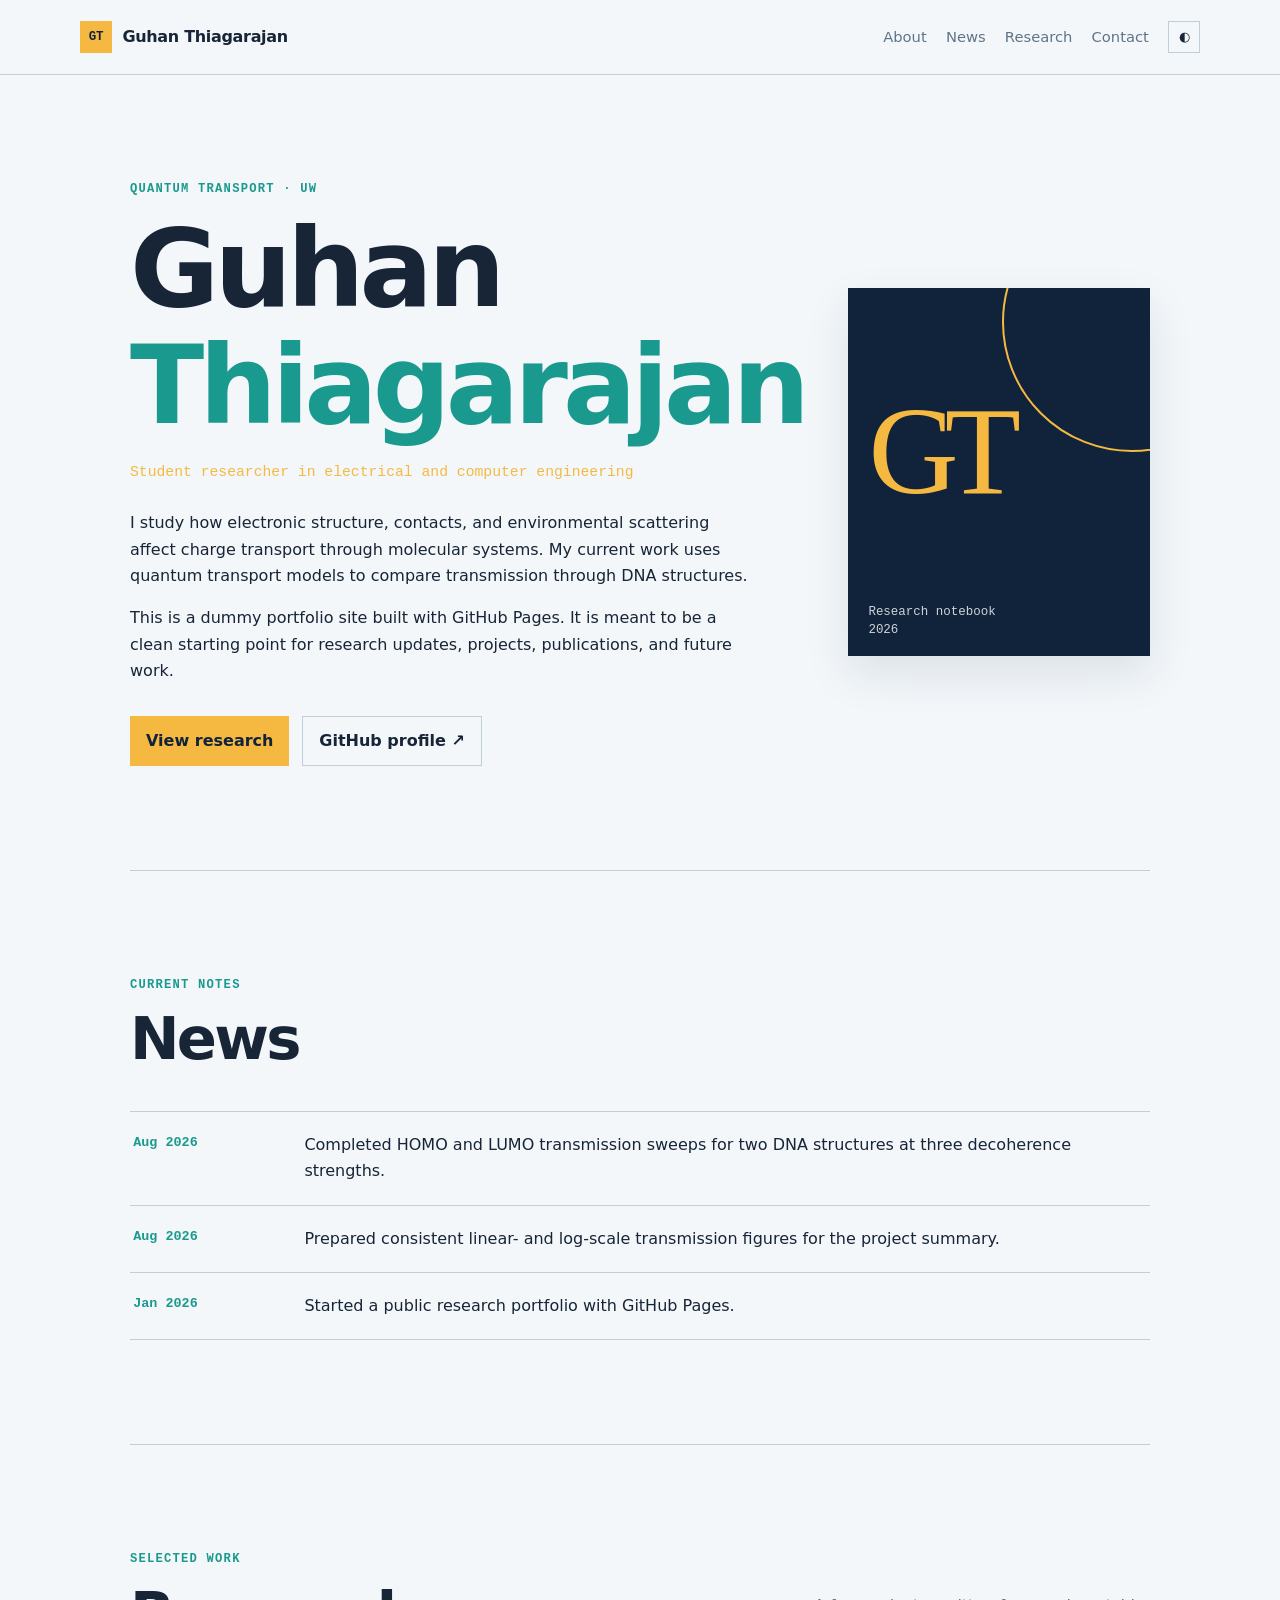
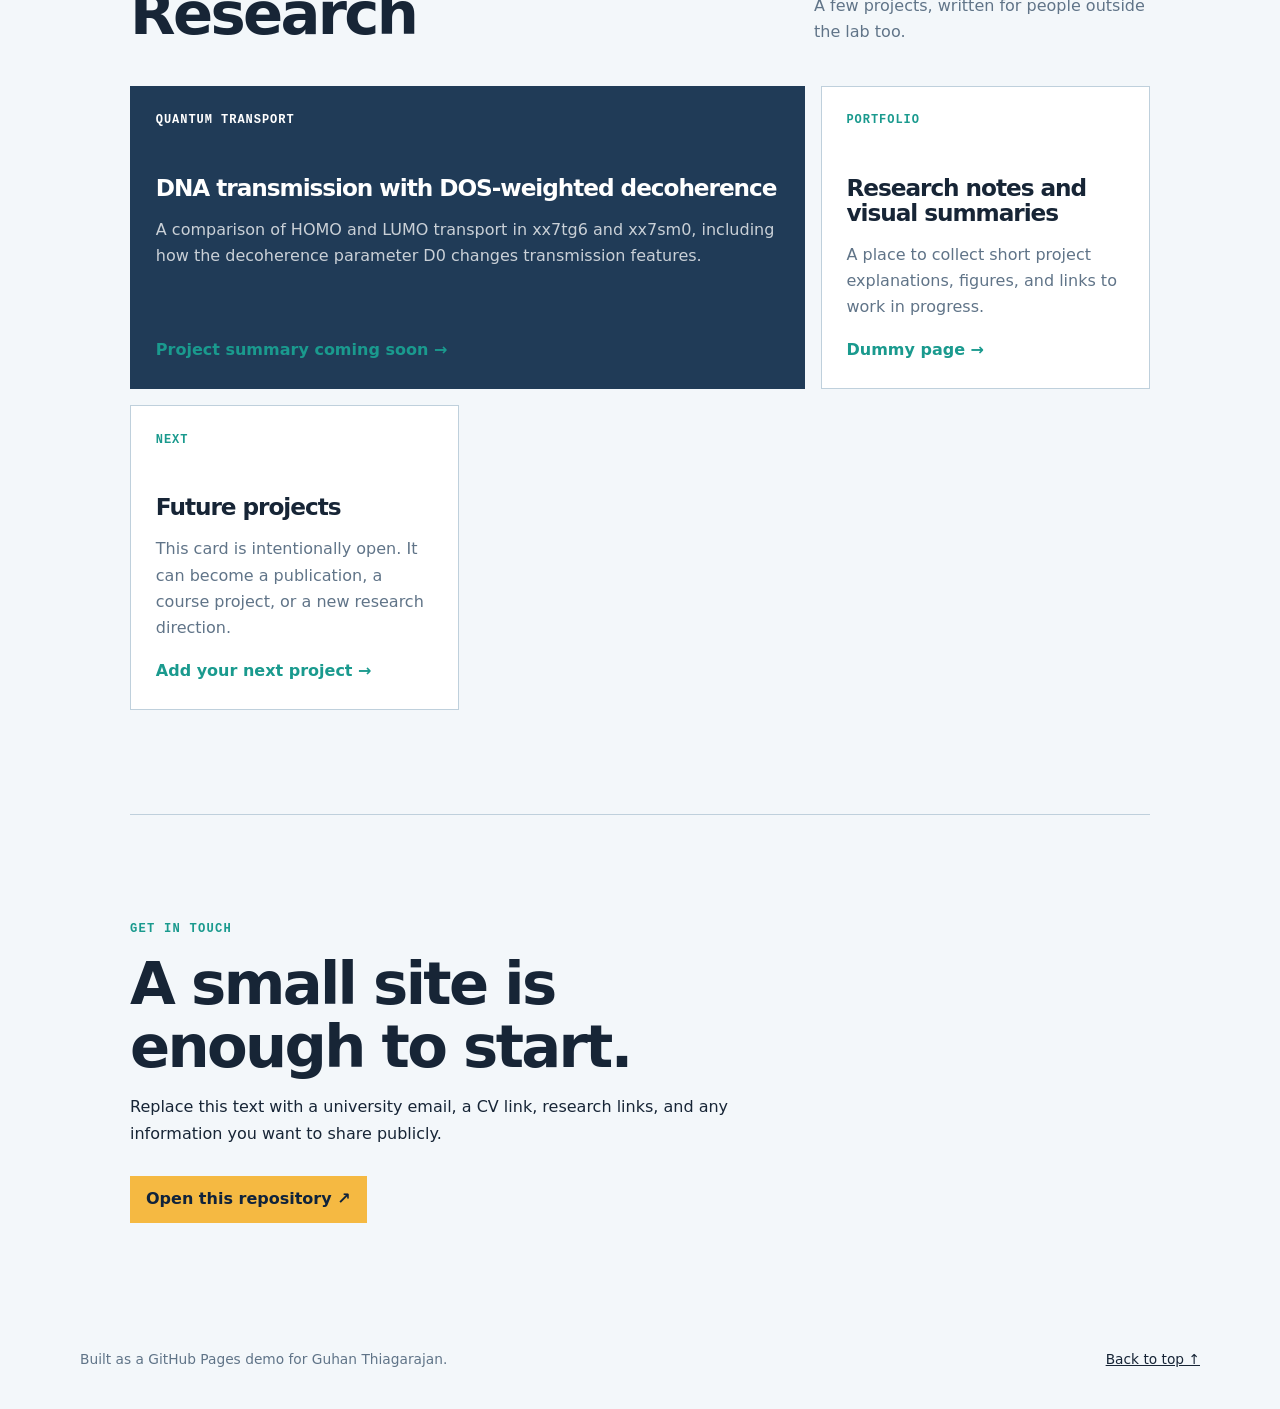
==== index.html @ 30bb04ba "Create portfolio demo" ====
<!doctype html>
<html lang="en">
  <head>
    <meta charset="UTF-8" />
    <meta name="viewport" content="width=device-width, initial-scale=1.0" />
    <meta
      name="description"
      content="A dummy academic portfolio for Guhan Thiagarajan."
    />
    <title>Guhan Thiagarajan | Research portfolio</title>
    <link rel="stylesheet" href="styles.css" />
  </head>
  <body>
    <a class="skip-link" href="#main">Skip to content</a>

    <header class="site-header">
      <nav class="site-nav" aria-label="Primary navigation">
        <a class="wordmark" href="#about" aria-label="Guhan Thiagarajan home">
          <span class="wordmark-mark">GT</span>
          <span>Guhan Thiagarajan</span>
        </a>
        <div class="nav-links">
          <a href="#about">About</a>
          <a href="#news">News</a>
          <a href="#research">Research</a>
          <a href="#contact">Contact</a>
          <button class="theme-toggle" type="button" aria-label="Switch color theme">
            <span aria-hidden="true">◐</span>
          </button>
        </div>
      </nav>
    </header>

    <main id="main">
      <section class="intro section" id="about" aria-labelledby="intro-title">
        <div class="intro-copy">
          <p class="eyebrow">QUANTUM TRANSPORT · UW</p>
          <h1 id="intro-title">Guhan<br /><span>Thiagarajan</span></h1>
          <p class="role">Student researcher in electrical and computer engineering</p>
          <p>
            I study how electronic structure, contacts, and environmental scattering affect
            charge transport through molecular systems. My current work uses quantum
            transport models to compare transmission through DNA structures.
          </p>
          <p>
            This is a dummy portfolio site built with GitHub Pages. It is meant to be a
            clean starting point for research updates, projects, publications, and future
            work.
          </p>
          <div class="intro-actions">
            <a class="button button-primary" href="#research">View research</a>
            <a class="button button-quiet" href="https://github.com/Guhanst9" target="_blank" rel="noreferrer">GitHub profile ↗</a>
          </div>
        </div>

        <aside class="signal-card" aria-label="Decorative Guhan Thiagarajan monogram">
          <div class="signal-grid" aria-hidden="true"></div>
          <div class="monogram">GT</div>
          <p>Research notebook<br />2026</p>
        </aside>
      </section>

      <section class="section news-section" id="news" aria-labelledby="news-title">
        <div class="section-heading">
          <p class="eyebrow">CURRENT NOTES</p>
          <h2 id="news-title">News</h2>
        </div>
        <ol class="news-list">
          <li>
            <time datetime="2026-08">Aug 2026</time>
            <p>Completed HOMO and LUMO transmission sweeps for two DNA structures at three decoherence strengths.</p>
          </li>
          <li>
            <time datetime="2026-08">Aug 2026</time>
            <p>Prepared consistent linear- and log-scale transmission figures for the project summary.</p>
          </li>
          <li>
            <time datetime="2026-01">Jan 2026</time>
            <p>Started a public research portfolio with GitHub Pages.</p>
          </li>
        </ol>
      </section>

      <section class="section research-section" id="research" aria-labelledby="research-title">
        <div class="section-heading split-heading">
          <div>
            <p class="eyebrow">SELECTED WORK</p>
            <h2 id="research-title">Research</h2>
          </div>
          <p class="section-note">A few projects, written for people outside the lab too.</p>
        </div>

        <div class="project-grid">
          <article class="project-card project-card-featured">
            <p class="project-tag">Quantum transport</p>
            <h3>DNA transmission with DOS-weighted decoherence</h3>
            <p>
              A comparison of HOMO and LUMO transport in xx7tg6 and xx7sm0, including how the decoherence parameter D0 changes transmission features.
            </p>
            <a href="#contact">Project summary coming soon <span aria-hidden="true">→</span></a>
          </article>

          <article class="project-card">
            <p class="project-tag">Portfolio</p>
            <h3>Research notes and visual summaries</h3>
            <p>
              A place to collect short project explanations, figures, and links to work in progress.
            </p>
            <a href="#contact">Dummy page <span aria-hidden="true">→</span></a>
          </article>

          <article class="project-card">
            <p class="project-tag">Next</p>
            <h3>Future projects</h3>
            <p>
              This card is intentionally open. It can become a publication, a course project, or a new research direction.
            </p>
            <a href="#contact">Add your next project <span aria-hidden="true">→</span></a>
          </article>
        </div>
      </section>

      <section class="section contact-section" id="contact" aria-labelledby="contact-title">
        <p class="eyebrow">GET IN TOUCH</p>
        <h2 id="contact-title">A small site is enough to start.</h2>
        <p>
          Replace this text with a university email, a CV link, research links, and any information you want to share publicly.
        </p>
        <a class="button button-primary" href="https://github.com/Guhanst9/portfolio" target="_blank" rel="noreferrer">Open this repository ↗</a>
      </section>
    </main>

    <footer class="site-footer">
      <p>Built as a GitHub Pages demo for Guhan Thiagarajan.</p>
      <p><a href="#about">Back to top ↑</a></p>
    </footer>

    <script src="script.js"></script>
  </body>
</html>
---- styles.css ----
:root {
  --ink: #10233b;
  --ink-soft: #203b57;
  --paper: #f3f7fa;
  --paper-deep: #e6edf2;
  --text: #172536;
  --muted: #607488;
  --line: #bfd0dc;
  --sun: #f5b942;
  --mint: #1a9a8e;
  --white: #ffffff;
  --shadow: 0 18px 42px rgb(16 35 59 / 10%);
}

:root[data-theme="dark"] {
  --ink: #081525;
  --ink-soft: #112940;
  --paper: #111b28;
  --paper-deep: #172536;
  --text: #edf4f7;
  --muted: #adc0cf;
  --line: #31495f;
  --sun: #ffca56;
  --mint: #65d3c7;
  --white: #192b3e;
  --shadow: 0 18px 42px rgb(0 0 0 / 18%);
}

* { box-sizing: border-box; }

html { scroll-behavior: smooth; }

body {
  margin: 0;
  color: var(--text);
  background: var(--paper);
  font-family: Inter, ui-sans-serif, system-ui, -apple-system, BlinkMacSystemFont, "Segoe UI", sans-serif;
  font-size: 16px;
  line-height: 1.65;
}

a { color: inherit; }

.skip-link {
  position: fixed;
  z-index: 30;
  top: 1rem;
  left: 1rem;
  padding: .5rem .8rem;
  color: var(--ink);
  background: var(--sun);
  transform: translateY(-180%);
}

.skip-link:focus { transform: translateY(0); }

.site-header {
  border-bottom: 1px solid var(--line);
  background: color-mix(in srgb, var(--paper) 94%, transparent);
  backdrop-filter: blur(12px);
  position: sticky;
  top: 0;
  z-index: 10;
}

.site-nav {
  width: min(1120px, calc(100% - 3rem));
  min-height: 4.6rem;
  margin: 0 auto;
  display: flex;
  align-items: center;
  justify-content: space-between;
  gap: 1rem;
}

.wordmark, .nav-links { display: flex; align-items: center; }
.wordmark { gap: .65rem; font-weight: 730; text-decoration: none; letter-spacing: -.02em; }
.wordmark-mark {
  display: grid;
  width: 2rem;
  height: 2rem;
  place-items: center;
  color: var(--ink);
  background: var(--sun);
  font-family: "SFMono-Regular", Consolas, monospace;
  font-size: .78rem;
  font-weight: 800;
}

.nav-links { gap: 1.2rem; }
.nav-links a { color: var(--muted); font-size: .92rem; text-decoration: none; }
.nav-links a:hover, .nav-links a:focus-visible { color: var(--mint); }

.theme-toggle {
  width: 2rem;
  height: 2rem;
  padding: 0;
  border: 1px solid var(--line);
  color: var(--text);
  background: transparent;
  cursor: pointer;
}

.section { width: min(1020px, calc(100% - 3rem)); margin: 0 auto; padding: 6.5rem 0; }

.intro { display: grid; grid-template-columns: minmax(0, 1.35fr) minmax(250px, .65fr); gap: clamp(2rem, 7vw, 7rem); align-items: center; min-height: 41rem; }
.eyebrow { margin: 0 0 .8rem; color: var(--mint); font-family: "SFMono-Regular", Consolas, monospace; font-size: .76rem; font-weight: 800; letter-spacing: .1em; }
h1, h2, h3 { margin: 0; color: var(--text); font-weight: 720; line-height: 1.07; letter-spacing: -.045em; }
h1 { max-width: 8ch; font-size: clamp(3.8rem, 9vw, 6.8rem); }
h1 span { color: var(--mint); }
h2 { font-size: clamp(2.2rem, 5vw, 3.7rem); }
h3 { font-size: 1.45rem; }
.role { margin: 1rem 0 1.6rem; color: var(--sun); font-family: "SFMono-Regular", Consolas, monospace; font-size: .92rem; }
.intro-copy > p:not(.eyebrow):not(.role) { max-width: 41rem; }

.intro-actions { display: flex; flex-wrap: wrap; gap: .8rem; margin-top: 2rem; }
.button { display: inline-flex; align-items: center; justify-content: center; min-height: 2.75rem; padding: .65rem 1rem; font-weight: 700; text-decoration: none; }
.button-primary { color: var(--ink); background: var(--sun); }
.button-primary:hover, .button-primary:focus-visible { background: var(--mint); }
.button-quiet { border: 1px solid var(--line); color: var(--text); }
.button-quiet:hover, .button-quiet:focus-visible { border-color: var(--mint); color: var(--mint); }

.signal-card { position: relative; min-height: 23rem; overflow: hidden; padding: 1.3rem; color: var(--white); background: var(--ink); box-shadow: var(--shadow); }
.signal-grid { position: absolute; inset: 0; opacity: .7; background-image: linear-gradient(90deg, transparent 49%, rgb(255 255 255 / 12%) 50%, transparent 51%), linear-gradient(0deg, transparent 49%, rgb(255 255 255 / 12%) 50%, transparent 51%); background-size: 2rem 2rem; }
.signal-card::after { content: ""; position: absolute; width: 16rem; height: 16rem; border: 2px solid var(--sun); border-radius: 50%; right: -7rem; top: -6rem; }
.monogram { position: relative; z-index: 1; padding-top: 5.8rem; color: var(--sun); font-family: Georgia, "Times New Roman", serif; font-size: clamp(5rem, 12vw, 7.8rem); letter-spacing: -.11em; line-height: .8; }
.signal-card p { position: absolute; z-index: 1; bottom: 1rem; margin: 0; color: rgb(255 255 255 / 80%); font-family: "SFMono-Regular", Consolas, monospace; font-size: .78rem; line-height: 1.5; }

.news-section { border-top: 1px solid var(--line); }
.section-heading { margin-bottom: 2.5rem; }
.news-list { margin: 0; padding: 0; list-style: none; border-top: 1px solid var(--line); }
.news-list li { display: grid; grid-template-columns: 9.5rem 1fr; gap: 1.2rem; padding: 1.25rem .2rem; border-bottom: 1px solid var(--line); }
.news-list time { color: var(--mint); font-family: "SFMono-Regular", Consolas, monospace; font-size: .84rem; font-weight: 700; }
.news-list p { margin: 0; }

.research-section { border-top: 1px solid var(--line); }
.split-heading { display: flex; align-items: end; justify-content: space-between; gap: 2rem; }
.section-note { max-width: 21rem; margin: 0; color: var(--muted); }
.project-grid { display: grid; grid-template-columns: repeat(3, 1fr); gap: 1rem; }
.project-card { display: flex; flex-direction: column; min-height: 18rem; padding: 1.55rem; border: 1px solid var(--line); background: var(--white); }
.project-card-featured { grid-column: span 2; background: var(--ink-soft); color: var(--white); border-color: var(--ink-soft); }
.project-card-featured h3, .project-card-featured .project-tag { color: var(--white); }
.project-tag { margin: 0 0 2.8rem; color: var(--mint); font-family: "SFMono-Regular", Consolas, monospace; font-size: .75rem; font-weight: 800; letter-spacing: .08em; text-transform: uppercase; }
.project-card p:not(.project-tag) { color: var(--muted); }
.project-card-featured p:not(.project-tag) { color: rgb(255 255 255 / 76%); }
.project-card a { margin-top: auto; color: var(--mint); font-weight: 760; text-decoration: none; }
.project-card a:hover, .project-card a:focus-visible { color: var(--sun); }

.contact-section { border-top: 1px solid var(--line); }
.contact-section h2 { max-width: 15ch; margin-bottom: 1rem; }
.contact-section > p:not(.eyebrow) { max-width: 43rem; margin-bottom: 1.8rem; }

.site-footer { width: min(1120px, calc(100% - 3rem)); margin: 0 auto; padding: 1.3rem 0 2.4rem; display: flex; justify-content: space-between; gap: 1rem; color: var(--muted); font-size: .86rem; }
.site-footer p { margin: 0; }
.site-footer a { color: var(--text); }

a:focus-visible, button:focus-visible { outline: 3px solid var(--sun); outline-offset: 3px; }

@media (max-width: 760px) {
  .site-nav { width: min(100% - 2rem, 1120px); }
  .wordmark span:last-child { display: none; }
  .nav-links { gap: .8rem; }
  .nav-links a { font-size: .82rem; }
  .section { width: min(100% - 2rem, 1020px); padding: 4.3rem 0; }
  .intro { grid-template-columns: 1fr; min-height: auto; }
  .signal-card { min-height: 15rem; }
  .monogram { padding-top: 3.5rem; }
  .news-list li { grid-template-columns: 1fr; gap: .25rem; }
  .split-heading, .site-footer { align-items: flex-start; flex-direction: column; }
  .project-grid { grid-template-columns: 1fr; }
  .project-card-featured { grid-column: auto; }
}

@media (prefers-reduced-motion: reduce) {
  html { scroll-behavior: auto; }
}
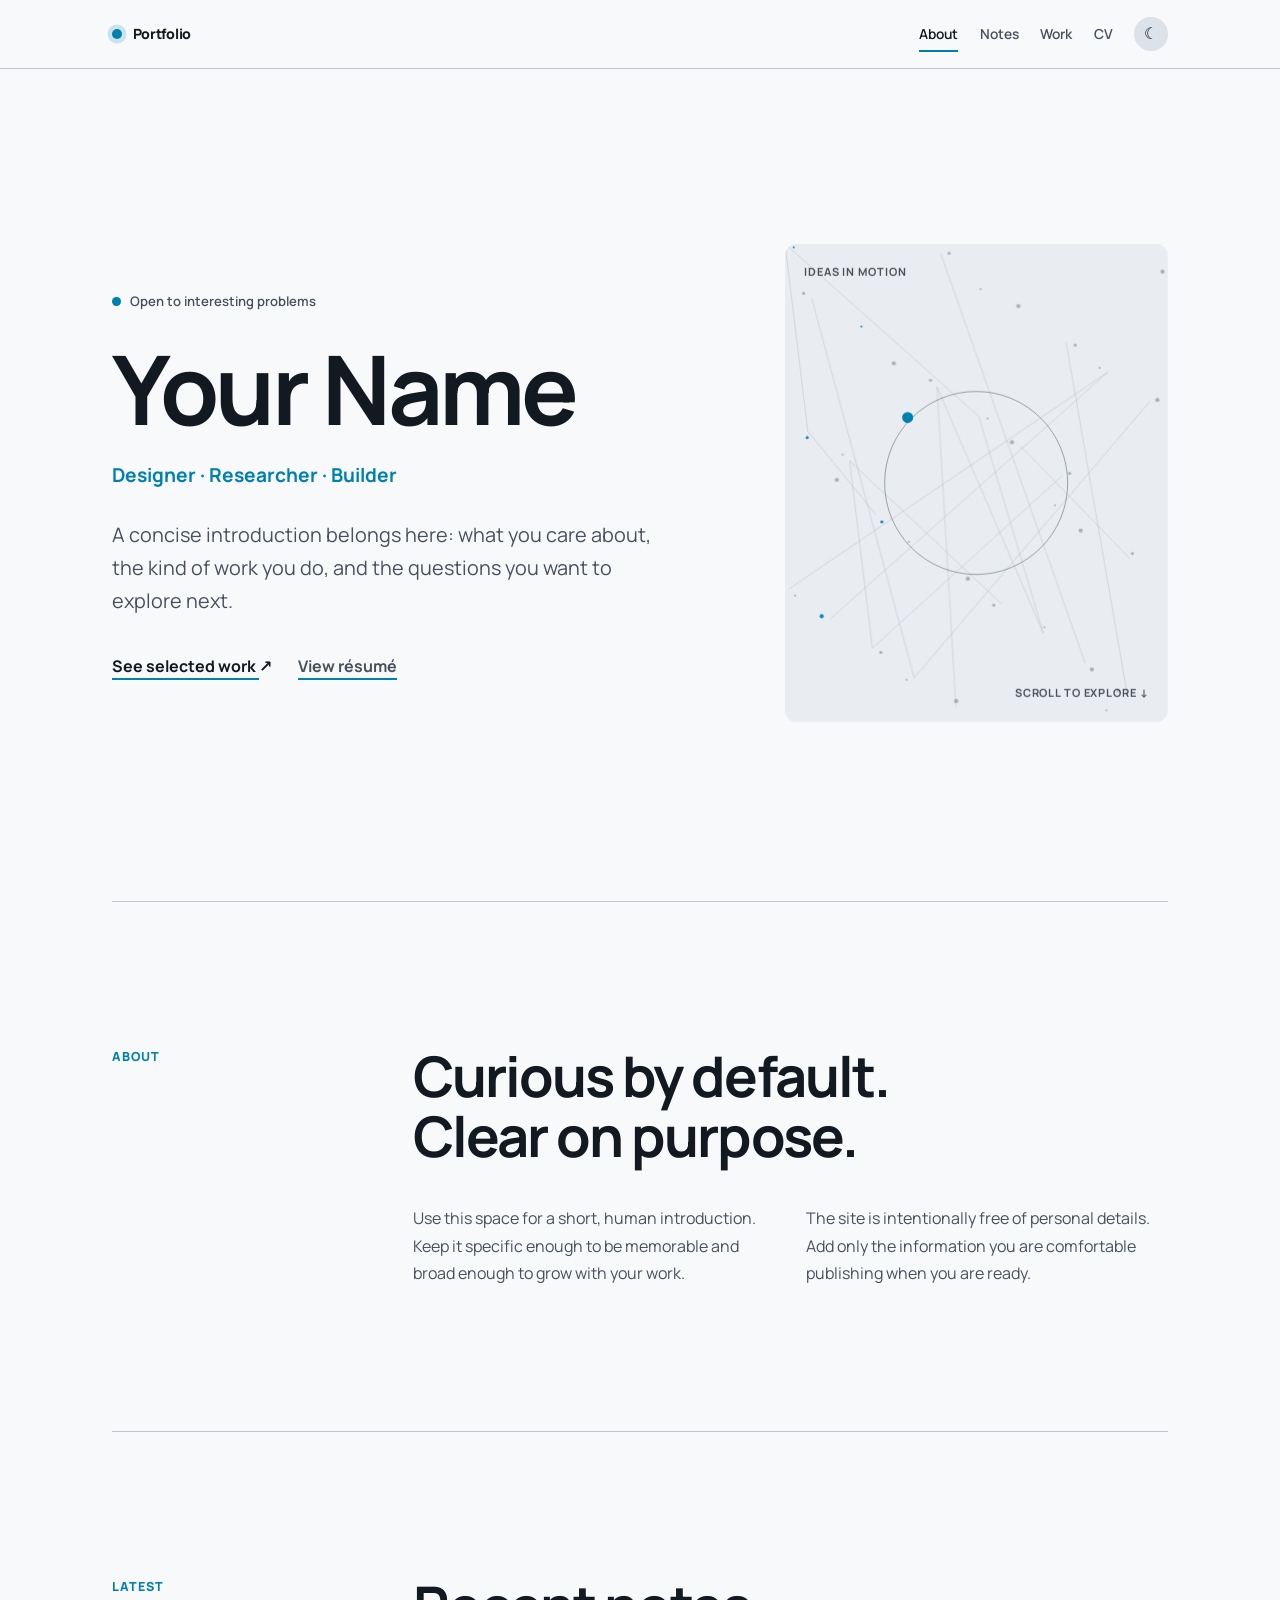
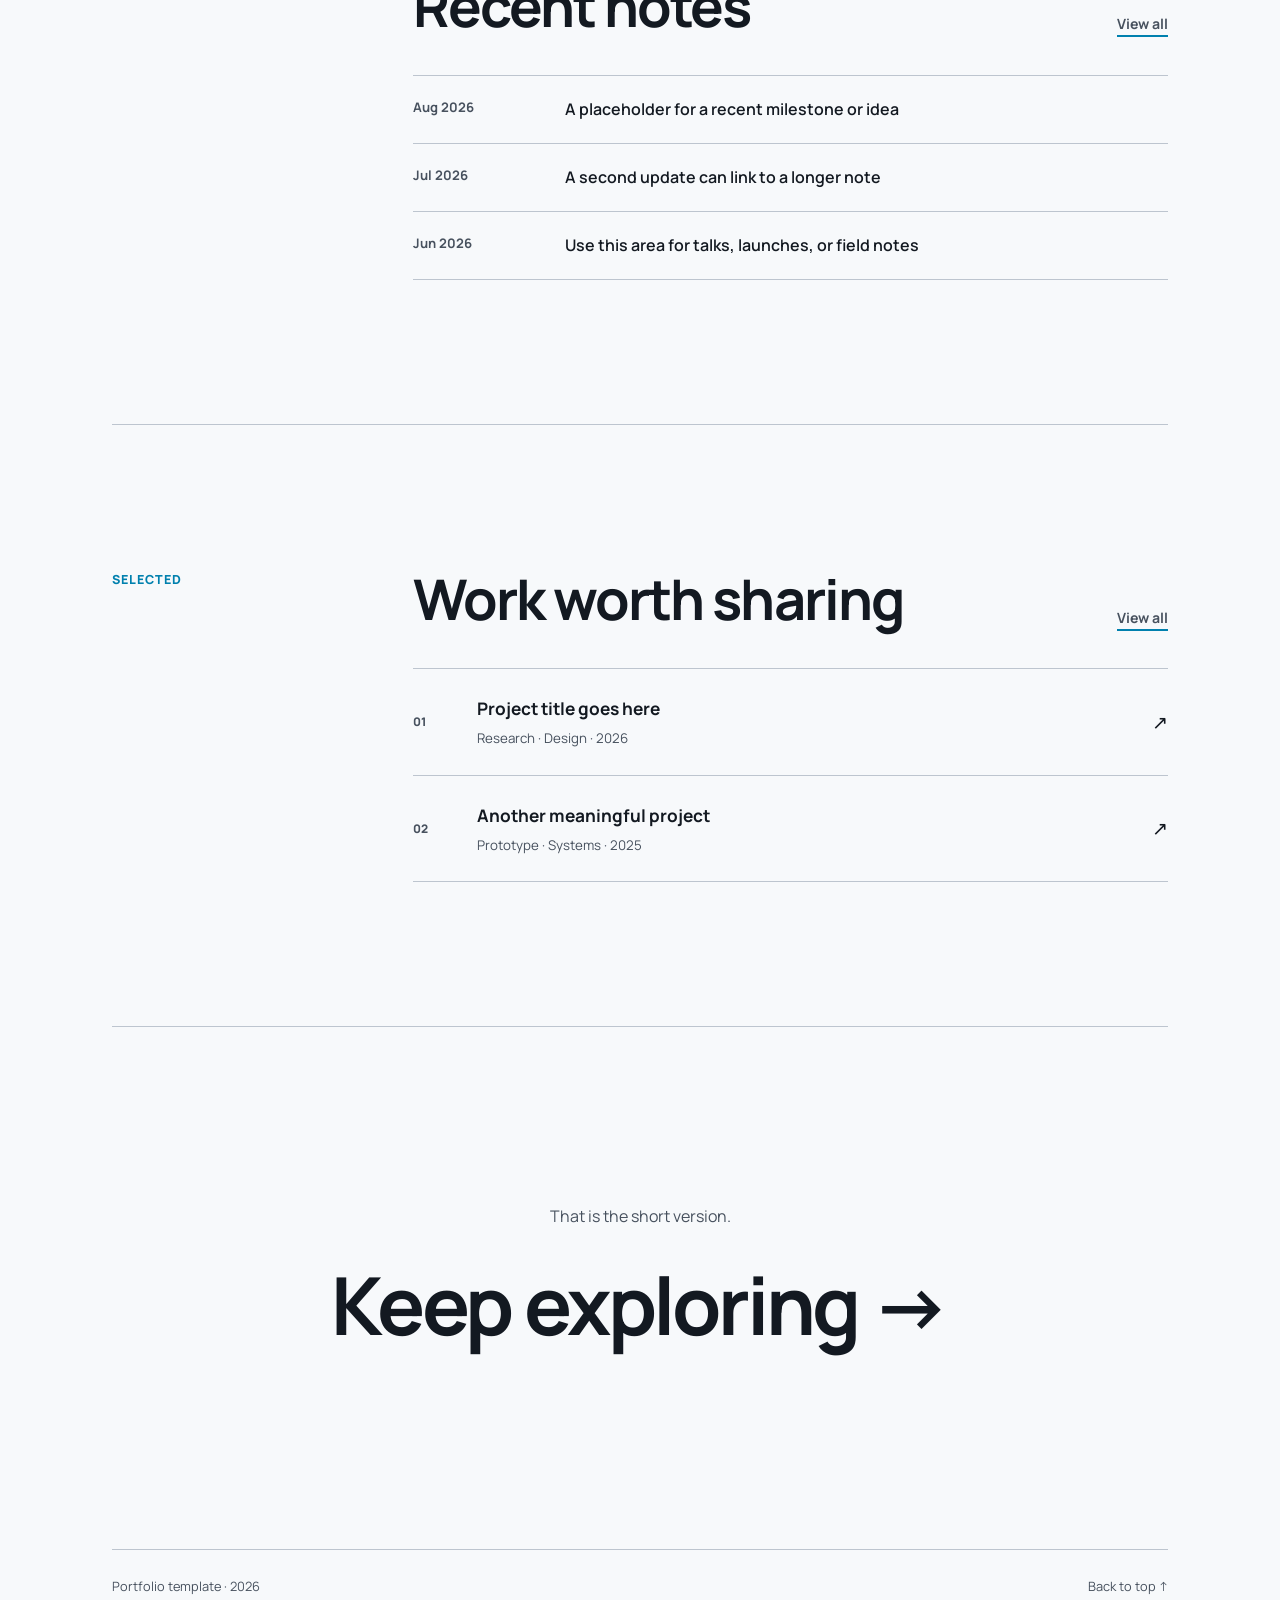
==== commit 9c5eb323: "next change" ====
--- a/index.html
+++ b/index.html
@@ -3,136 +3,132 @@
   <head>
     <meta charset="UTF-8" />
     <meta name="viewport" content="width=device-width, initial-scale=1.0" />
-    <meta
-      name="description"
-      content="A dummy academic portfolio for Guhan Thiagarajan."
-    />
-    <title>Guhan Thiagarajan | Research portfolio</title>
+    <meta name="description" content="A privacy-safe portfolio template for work, notes, and a résumé." />
+    <meta name="theme-color" content="#121212" />
+    <title>Portfolio — About</title>
+    <link rel="preconnect" href="https://fonts.googleapis.com" />
+    <link rel="preconnect" href="https://fonts.gstatic.com" crossorigin />
+    <link href="https://fonts.googleapis.com/css2?family=Manrope:wght@400;500;600;700;800&display=swap" rel="stylesheet" />
     <link rel="stylesheet" href="styles.css" />
   </head>
-  <body>
+  <body data-page="about">
     <a class="skip-link" href="#main">Skip to content</a>
 
     <header class="site-header">
       <nav class="site-nav" aria-label="Primary navigation">
-        <a class="wordmark" href="#about" aria-label="Guhan Thiagarajan home">
-          <span class="wordmark-mark">GT</span>
-          <span>Guhan Thiagarajan</span>
+        <a class="site-mark" href="index.html" aria-label="Portfolio home">
+          <span class="mark-dot" aria-hidden="true"></span>
+          <span>Portfolio</span>
         </a>
         <div class="nav-links">
-          <a href="#about">About</a>
-          <a href="#news">News</a>
-          <a href="#research">Research</a>
-          <a href="#contact">Contact</a>
-          <button class="theme-toggle" type="button" aria-label="Switch color theme">
-            <span aria-hidden="true">◐</span>
+          <a href="index.html" aria-current="page">About</a>
+          <a href="notes.html">Notes</a>
+          <a href="work.html">Work</a>
+          <a href="cv.html">CV</a>
+          <button class="theme-toggle" type="button" aria-label="Switch to light theme">
+            <span class="theme-icon" aria-hidden="true">☼</span>
           </button>
         </div>
       </nav>
+      <div class="scroll-progress" aria-hidden="true"><span></span></div>
     </header>
 
     <main id="main">
-      <section class="intro section" id="about" aria-labelledby="intro-title">
-        <div class="intro-copy">
-          <p class="eyebrow">QUANTUM TRANSPORT · UW</p>
-          <h1 id="intro-title">Guhan<br /><span>Thiagarajan</span></h1>
-          <p class="role">Student researcher in electrical and computer engineering</p>
-          <p>
-            I study how electronic structure, contacts, and environmental scattering affect
-            charge transport through molecular systems. My current work uses quantum
-            transport models to compare transmission through DNA structures.
+      <section class="hero page-shell" aria-labelledby="hero-title">
+        <div class="hero-copy" data-reveal="rise">
+          <p class="status"><span></span> Open to interesting problems</p>
+          <h1 id="hero-title">Your Name</h1>
+          <p class="hero-role">Designer · Researcher · Builder</p>
+          <p class="hero-lede">
+            A concise introduction belongs here: what you care about, the kind of work you do,
+            and the questions you want to explore next.
           </p>
-          <p>
-            This is a dummy portfolio site built with GitHub Pages. It is meant to be a
-            clean starting point for research updates, projects, publications, and future
-            work.
-          </p>
-          <div class="intro-actions">
-            <a class="button button-primary" href="#research">View research</a>
-            <a class="button button-quiet" href="https://github.com/Guhanst9" target="_blank" rel="noreferrer">GitHub profile ↗</a>
+          <div class="hero-actions">
+            <a class="text-link" href="work.html">See selected work <span aria-hidden="true">↗</span></a>
+            <a class="text-link muted-link" href="cv.html">View résumé</a>
           </div>
         </div>
 
-        <aside class="signal-card" aria-label="Decorative Guhan Thiagarajan monogram">
-          <div class="signal-grid" aria-hidden="true"></div>
-          <div class="monogram">GT</div>
-          <p>Research notebook<br />2026</p>
-        </aside>
-      </section>
-
-      <section class="section news-section" id="news" aria-labelledby="news-title">
-        <div class="section-heading">
-          <p class="eyebrow">CURRENT NOTES</p>
-          <h2 id="news-title">News</h2>
-        </div>
-        <ol class="news-list">
-          <li>
-            <time datetime="2026-08">Aug 2026</time>
-            <p>Completed HOMO and LUMO transmission sweeps for two DNA structures at three decoherence strengths.</p>
-          </li>
-          <li>
-            <time datetime="2026-08">Aug 2026</time>
-            <p>Prepared consistent linear- and log-scale transmission figures for the project summary.</p>
-          </li>
-          <li>
-            <time datetime="2026-01">Jan 2026</time>
-            <p>Started a public research portfolio with GitHub Pages.</p>
-          </li>
-        </ol>
-      </section>
-
-      <section class="section research-section" id="research" aria-labelledby="research-title">
-        <div class="section-heading split-heading">
-          <div>
-            <p class="eyebrow">SELECTED WORK</p>
-            <h2 id="research-title">Research</h2>
-          </div>
-          <p class="section-note">A few projects, written for people outside the lab too.</p>
-        </div>
-
-        <div class="project-grid">
-          <article class="project-card project-card-featured">
-            <p class="project-tag">Quantum transport</p>
-            <h3>DNA transmission with DOS-weighted decoherence</h3>
-            <p>
-              A comparison of HOMO and LUMO transport in xx7tg6 and xx7sm0, including how the decoherence parameter D0 changes transmission features.
-            </p>
-            <a href="#contact">Project summary coming soon <span aria-hidden="true">→</span></a>
-          </article>
-
-          <article class="project-card">
-            <p class="project-tag">Portfolio</p>
-            <h3>Research notes and visual summaries</h3>
-            <p>
-              A place to collect short project explanations, figures, and links to work in progress.
-            </p>
-            <a href="#contact">Dummy page <span aria-hidden="true">→</span></a>
-          </article>
-
-          <article class="project-card">
-            <p class="project-tag">Next</p>
-            <h3>Future projects</h3>
-            <p>
-              This card is intentionally open. It can become a publication, a course project, or a new research direction.
-            </p>
-            <a href="#contact">Add your next project <span aria-hidden="true">→</span></a>
-          </article>
+        <div class="hero-art" data-parallax aria-label="Abstract animated portfolio artwork">
+          <canvas id="field-canvas" aria-hidden="true"></canvas>
+          <div class="art-label art-label-top">Ideas in motion</div>
+          <div class="art-orbit" aria-hidden="true"></div>
+          <div class="art-label art-label-bottom">Scroll to explore ↓</div>
         </div>
       </section>
 
-      <section class="section contact-section" id="contact" aria-labelledby="contact-title">
-        <p class="eyebrow">GET IN TOUCH</p>
-        <h2 id="contact-title">A small site is enough to start.</h2>
-        <p>
-          Replace this text with a university email, a CV link, research links, and any information you want to share publicly.
-        </p>
-        <a class="button button-primary" href="https://github.com/Guhanst9/portfolio" target="_blank" rel="noreferrer">Open this repository ↗</a>
+      <section class="content-section page-shell" aria-labelledby="about-title">
+        <div class="section-index" data-reveal="clip">About</div>
+        <div class="section-content" data-reveal="rise">
+          <h2 id="about-title">Curious by default.<br />Clear on purpose.</h2>
+          <div class="prose-columns">
+            <p>
+              Use this space for a short, human introduction. Keep it specific enough to be
+              memorable and broad enough to grow with your work.
+            </p>
+            <p>
+              The site is intentionally free of personal details. Add only the information you
+              are comfortable publishing when you are ready.
+            </p>
+          </div>
+        </div>
+      </section>
+
+      <section class="content-section page-shell" aria-labelledby="latest-title">
+        <div class="section-index" data-reveal="clip">Latest</div>
+        <div class="section-content">
+          <div class="section-heading-row" data-reveal="rise">
+            <h2 id="latest-title">Recent notes</h2>
+            <a class="quiet-link" href="notes.html">View all</a>
+          </div>
+          <ol class="entry-list">
+            <li data-reveal="line">
+              <time datetime="2026-08">Aug 2026</time>
+              <a href="notes.html#note-one">A placeholder for a recent milestone or idea</a>
+            </li>
+            <li data-reveal="line">
+              <time datetime="2026-07">Jul 2026</time>
+              <a href="notes.html#note-two">A second update can link to a longer note</a>
+            </li>
+            <li data-reveal="line">
+              <time datetime="2026-06">Jun 2026</time>
+              <a href="notes.html#note-three">Use this area for talks, launches, or field notes</a>
+            </li>
+          </ol>
+        </div>
+      </section>
+
+      <section class="content-section page-shell" aria-labelledby="selected-title">
+        <div class="section-index" data-reveal="clip">Selected</div>
+        <div class="section-content">
+          <div class="section-heading-row" data-reveal="rise">
+            <h2 id="selected-title">Work worth sharing</h2>
+            <a class="quiet-link" href="work.html">View all</a>
+          </div>
+          <div class="work-preview">
+            <a class="work-row" href="work.html#project-one" data-reveal="line">
+              <span class="work-number">01</span>
+              <span><strong>Project title goes here</strong><small>Research · Design · 2026</small></span>
+              <span class="work-arrow" aria-hidden="true">↗</span>
+            </a>
+            <a class="work-row" href="work.html#project-two" data-reveal="line">
+              <span class="work-number">02</span>
+              <span><strong>Another meaningful project</strong><small>Prototype · Systems · 2025</small></span>
+              <span class="work-arrow" aria-hidden="true">↗</span>
+            </a>
+          </div>
+        </div>
+      </section>
+
+      <section class="closing page-shell" data-reveal="rise">
+        <p>That is the short version.</p>
+        <a href="work.html">Keep exploring <span aria-hidden="true">→</span></a>
       </section>
     </main>
 
-    <footer class="site-footer">
-      <p>Built as a GitHub Pages demo for Guhan Thiagarajan.</p>
-      <p><a href="#about">Back to top ↑</a></p>
+    <footer class="site-footer page-shell">
+      <p>Portfolio template · 2026</p>
+      <a href="#main">Back to top ↑</a>
     </footer>
 
     <script src="script.js"></script>
--- a/styles.css
+++ b/styles.css
@@ -1,176 +1,622 @@
 :root {
-  --ink: #10233b;
-  --ink-soft: #203b57;
-  --paper: #f3f7fa;
-  --paper-deep: #e6edf2;
-  --text: #172536;
-  --muted: #607488;
-  --line: #bfd0dc;
-  --sun: #f5b942;
-  --mint: #1a9a8e;
-  --white: #ffffff;
-  --shadow: 0 18px 42px rgb(16 35 59 / 10%);
-}
-
-:root[data-theme="dark"] {
-  --ink: #081525;
-  --ink-soft: #112940;
-  --paper: #111b28;
-  --paper-deep: #172536;
-  --text: #edf4f7;
-  --muted: #adc0cf;
-  --line: #31495f;
-  --sun: #ffca56;
-  --mint: #65d3c7;
-  --white: #192b3e;
-  --shadow: 0 18px 42px rgb(0 0 0 / 18%);
+  color-scheme: dark;
+  --bg: oklch(0.16 0.01 255);
+  --surface: oklch(0.205 0.012 255);
+  --surface-strong: oklch(0.245 0.016 255);
+  --text: oklch(0.95 0.012 86);
+  --text-soft: oklch(0.75 0.018 255);
+  --line: oklch(0.34 0.018 255);
+  --accent: oklch(0.73 0.16 220);
+  --accent-ink: oklch(0.13 0.025 235);
+  --header-bg: oklch(0.16 0.01 255 / 88%);
+  --page: 66rem;
+  --ease: cubic-bezier(0.16, 1, 0.3, 1);
+  --z-header: 20;
+  --z-skip: 30;
+}
+
+:root[data-theme="light"] {
+  color-scheme: light;
+  --bg: oklch(0.98 0.004 255);
+  --surface: oklch(0.945 0.008 255);
+  --surface-strong: oklch(0.91 0.012 255);
+  --text: oklch(0.21 0.018 255);
+  --text-soft: oklch(0.43 0.025 255);
+  --line: oklch(0.82 0.016 255);
+  --accent: oklch(0.54 0.16 220);
+  --accent-ink: oklch(0.98 0.01 220);
+  --header-bg: oklch(0.98 0.004 255 / 88%);
 }
 
 * { box-sizing: border-box; }
 
-html { scroll-behavior: smooth; }
+html {
+  scroll-behavior: smooth;
+  background: var(--bg);
+}
 
 body {
+  min-width: 20rem;
   margin: 0;
   color: var(--text);
-  background: var(--paper);
-  font-family: Inter, ui-sans-serif, system-ui, -apple-system, BlinkMacSystemFont, "Segoe UI", sans-serif;
-  font-size: 16px;
-  line-height: 1.65;
+  background: var(--bg);
+  font-family: "Manrope", ui-sans-serif, system-ui, sans-serif;
+  font-size: 1rem;
+  line-height: 1.7;
+  font-synthesis: none;
+  text-rendering: optimizeLegibility;
+  -webkit-font-smoothing: antialiased;
 }
 
 a { color: inherit; }
+button, input, textarea { font: inherit; }
+
+::selection {
+  color: var(--accent-ink);
+  background: var(--accent);
+}
 
 .skip-link {
   position: fixed;
-  z-index: 30;
-  top: 1rem;
-  left: 1rem;
-  padding: .5rem .8rem;
-  color: var(--ink);
-  background: var(--sun);
+  z-index: var(--z-skip);
+  top: 0.75rem;
+  left: 0.75rem;
+  padding: 0.55rem 0.85rem;
+  color: var(--accent-ink);
+  background: var(--accent);
+  font-weight: 800;
+  text-decoration: none;
   transform: translateY(-180%);
+  transition: transform 220ms var(--ease);
 }
 
 .skip-link:focus { transform: translateY(0); }
 
+.page-shell {
+  width: min(var(--page), calc(100% - 3rem));
+  margin-inline: auto;
+}
+
 .site-header {
+  position: sticky;
+  z-index: var(--z-header);
+  top: 0;
   border-bottom: 1px solid var(--line);
-  background: color-mix(in srgb, var(--paper) 94%, transparent);
-  backdrop-filter: blur(12px);
-  position: sticky;
-  top: 0;
-  z-index: 10;
+  background: var(--header-bg);
+  backdrop-filter: blur(14px) saturate(130%);
+  view-transition-name: site-header;
 }
 
 .site-nav {
-  width: min(1120px, calc(100% - 3rem));
-  min-height: 4.6rem;
-  margin: 0 auto;
+  width: min(var(--page), calc(100% - 3rem));
+  min-height: 4.25rem;
+  margin-inline: auto;
   display: flex;
   align-items: center;
   justify-content: space-between;
+  gap: 1.25rem;
+}
+
+.site-mark,
+.nav-links {
+  display: flex;
+  align-items: center;
+}
+
+.site-mark {
+  gap: 0.65rem;
+  font-size: 0.88rem;
+  font-weight: 800;
+  letter-spacing: -0.02em;
+  text-decoration: none;
+}
+
+.mark-dot {
+  width: 0.64rem;
+  height: 0.64rem;
+  border-radius: 50%;
+  background: var(--accent);
+  box-shadow: 0 0 0 0.28rem color-mix(in oklch, var(--accent) 18%, transparent);
+}
+
+.nav-links { gap: clamp(0.8rem, 2vw, 1.35rem); }
+
+.nav-links a {
+  position: relative;
+  color: var(--text-soft);
+  font-size: 0.86rem;
+  font-weight: 600;
+  text-decoration: none;
+  transition: color 180ms ease;
+}
+
+.nav-links a::after {
+  content: "";
+  position: absolute;
+  right: 0;
+  bottom: -0.4rem;
+  left: 0;
+  height: 2px;
+  background: var(--accent);
+  transform: scaleX(0);
+  transform-origin: right;
+  transition: transform 300ms var(--ease);
+}
+
+.nav-links a:hover,
+.nav-links a:focus-visible,
+.nav-links a[aria-current="page"] { color: var(--text); }
+
+.nav-links a:hover::after,
+.nav-links a:focus-visible::after,
+.nav-links a[aria-current="page"]::after {
+  transform: scaleX(1);
+  transform-origin: left;
+}
+
+.theme-toggle {
+  width: 2.1rem;
+  height: 2.1rem;
+  border: 0;
+  border-radius: 50%;
+  display: grid;
+  place-items: center;
+  color: var(--text);
+  background: var(--surface-strong);
+  cursor: pointer;
+  transition: transform 280ms var(--ease), background 180ms ease;
+}
+
+.theme-toggle:hover { transform: rotate(18deg); background: var(--accent); color: var(--accent-ink); }
+
+.scroll-progress {
+  position: absolute;
+  right: 0;
+  bottom: -1px;
+  left: 0;
+  height: 2px;
+  overflow: hidden;
+}
+
+.scroll-progress span {
+  display: block;
+  width: 100%;
+  height: 100%;
+  background: var(--accent);
+  transform: scaleX(var(--scroll-progress, 0));
+  transform-origin: left;
+}
+
+.hero {
+  min-height: calc(100svh - 4.25rem);
+  padding-block: clamp(4.5rem, 11vw, 8rem);
+  display: grid;
+  grid-template-columns: minmax(0, 1.05fr) minmax(17rem, 0.72fr);
+  align-items: center;
+  gap: clamp(3rem, 9vw, 8rem);
+}
+
+.status {
+  margin: 0 0 1.5rem;
+  display: flex;
+  align-items: center;
+  gap: 0.6rem;
+  color: var(--text-soft);
+  font-size: 0.82rem;
+  font-weight: 600;
+}
+
+.status span {
+  width: 0.55rem;
+  height: 0.55rem;
+  border-radius: 50%;
+  background: var(--accent);
+  animation: pulse 2.4s ease-in-out infinite;
+}
+
+h1, h2, h3 {
+  margin: 0;
+  font-weight: 700;
+  letter-spacing: -0.035em;
+  line-height: 1.08;
+  text-wrap: balance;
+}
+
+h1 { font-size: clamp(3.4rem, 8vw, 6rem); }
+h2 { font-size: clamp(2rem, 4.6vw, 3.5rem); }
+h3 { font-size: clamp(1.35rem, 2.6vw, 2rem); }
+
+.hero-role {
+  margin: 1.2rem 0 1.7rem;
+  color: var(--accent);
+  font-size: clamp(1rem, 2vw, 1.2rem);
+  font-weight: 700;
+}
+
+.hero-lede {
+  max-width: 40rem;
+  margin: 0;
+  color: var(--text-soft);
+  font-size: clamp(1.05rem, 1.8vw, 1.24rem);
+  line-height: 1.65;
+  text-wrap: pretty;
+}
+
+.hero-actions {
+  margin-top: 2.2rem;
+  display: flex;
+  flex-wrap: wrap;
+  gap: 1rem 1.6rem;
+}
+
+.text-link,
+.quiet-link {
+  font-weight: 700;
+  text-decoration-color: var(--accent);
+  text-decoration-thickness: 2px;
+  text-underline-offset: 0.35rem;
+}
+
+.text-link span { display: inline-block; transition: transform 260ms var(--ease); }
+.text-link:hover span { transform: translate(0.18rem, -0.18rem); }
+.muted-link, .quiet-link { color: var(--text-soft); }
+.quiet-link { font-size: 0.88rem; }
+.quiet-link:hover { color: var(--accent); }
+
+.hero-art {
+  position: relative;
+  aspect-ratio: 4 / 5;
+  min-height: 26rem;
+  overflow: hidden;
+  background: var(--surface);
+  clip-path: inset(0 round 0.75rem);
+  will-change: transform;
+}
+
+#field-canvas { width: 100%; height: 100%; display: block; }
+
+.art-orbit {
+  position: absolute;
+  top: 50%;
+  left: 50%;
+  width: 48%;
+  aspect-ratio: 1;
+  border: 1px solid color-mix(in oklch, var(--text) 36%, transparent);
+  border-radius: 50%;
+  transform: translate(-50%, -50%);
+}
+
+.art-orbit::before {
+  content: "";
+  position: absolute;
+  top: 11%;
+  left: 9%;
+  width: 0.7rem;
+  height: 0.7rem;
+  border-radius: 50%;
+  background: var(--accent);
+  transform-origin: 6.7rem 6.7rem;
+  animation: orbit 10s linear infinite;
+}
+
+.art-label {
+  position: absolute;
+  color: color-mix(in oklch, var(--text) 74%, transparent);
+  font-size: 0.69rem;
+  font-weight: 700;
+  letter-spacing: 0.08em;
+  text-transform: uppercase;
+}
+
+.art-label-top { top: 1.2rem; left: 1.2rem; }
+.art-label-bottom { right: 1.2rem; bottom: 1.2rem; }
+
+.content-section {
+  padding-block: clamp(5.5rem, 12vw, 9rem);
+  border-top: 1px solid var(--line);
+  display: grid;
+  grid-template-columns: minmax(7rem, 0.28fr) minmax(0, 1fr);
+  gap: clamp(2rem, 7vw, 6rem);
+}
+
+.section-index {
+  color: var(--accent);
+  font-size: 0.78rem;
+  font-weight: 800;
+  letter-spacing: 0.08em;
+  text-transform: uppercase;
+}
+
+.section-content { min-width: 0; }
+.section-content h2 { max-width: 16ch; }
+
+.prose-columns {
+  max-width: 48rem;
+  margin-top: 2.4rem;
+  display: grid;
+  grid-template-columns: repeat(2, minmax(0, 1fr));
+  gap: 2rem;
+  color: var(--text-soft);
+}
+
+.prose-columns p { margin: 0; text-wrap: pretty; }
+
+.section-heading-row {
+  margin-bottom: 2.4rem;
+  display: flex;
+  align-items: end;
+  justify-content: space-between;
+  gap: 1.25rem;
+}
+
+.entry-list {
+  margin: 0;
+  padding: 0;
+  border-top: 1px solid var(--line);
+  list-style: none;
+}
+
+.entry-list li {
+  position: relative;
+  padding: 1.25rem 0;
+  border-bottom: 1px solid var(--line);
+  display: grid;
+  grid-template-columns: 8rem 1fr;
+  gap: 1.5rem;
+}
+
+.entry-list li::after,
+.work-row::after {
+  content: "";
+  position: absolute;
+  right: 0;
+  bottom: -1px;
+  left: 0;
+  height: 1px;
+  background: var(--accent);
+  transform: scaleX(0);
+  transform-origin: right;
+  transition: transform 450ms var(--ease);
+}
+
+.entry-list li:hover::after,
+.work-row:hover::after { transform: scaleX(1); transform-origin: left; }
+
+.entry-list time {
+  color: var(--text-soft);
+  font-size: 0.82rem;
+  font-weight: 700;
+}
+
+.entry-list a { font-weight: 600; text-decoration: none; }
+.entry-list a:hover { color: var(--accent); }
+
+.work-preview { border-top: 1px solid var(--line); }
+
+.work-row {
+  position: relative;
+  padding: 1.55rem 0;
+  border-bottom: 1px solid var(--line);
+  display: grid;
+  grid-template-columns: 3rem 1fr 2rem;
+  align-items: center;
   gap: 1rem;
-}
-
-.wordmark, .nav-links { display: flex; align-items: center; }
-.wordmark { gap: .65rem; font-weight: 730; text-decoration: none; letter-spacing: -.02em; }
-.wordmark-mark {
-  display: grid;
-  width: 2rem;
-  height: 2rem;
-  place-items: center;
-  color: var(--ink);
-  background: var(--sun);
-  font-family: "SFMono-Regular", Consolas, monospace;
-  font-size: .78rem;
-  font-weight: 800;
-}
-
-.nav-links { gap: 1.2rem; }
-.nav-links a { color: var(--muted); font-size: .92rem; text-decoration: none; }
-.nav-links a:hover, .nav-links a:focus-visible { color: var(--mint); }
-
-.theme-toggle {
-  width: 2rem;
-  height: 2rem;
-  padding: 0;
-  border: 1px solid var(--line);
-  color: var(--text);
-  background: transparent;
-  cursor: pointer;
-}
-
-.section { width: min(1020px, calc(100% - 3rem)); margin: 0 auto; padding: 6.5rem 0; }
-
-.intro { display: grid; grid-template-columns: minmax(0, 1.35fr) minmax(250px, .65fr); gap: clamp(2rem, 7vw, 7rem); align-items: center; min-height: 41rem; }
-.eyebrow { margin: 0 0 .8rem; color: var(--mint); font-family: "SFMono-Regular", Consolas, monospace; font-size: .76rem; font-weight: 800; letter-spacing: .1em; }
-h1, h2, h3 { margin: 0; color: var(--text); font-weight: 720; line-height: 1.07; letter-spacing: -.045em; }
-h1 { max-width: 8ch; font-size: clamp(3.8rem, 9vw, 6.8rem); }
-h1 span { color: var(--mint); }
-h2 { font-size: clamp(2.2rem, 5vw, 3.7rem); }
-h3 { font-size: 1.45rem; }
-.role { margin: 1rem 0 1.6rem; color: var(--sun); font-family: "SFMono-Regular", Consolas, monospace; font-size: .92rem; }
-.intro-copy > p:not(.eyebrow):not(.role) { max-width: 41rem; }
-
-.intro-actions { display: flex; flex-wrap: wrap; gap: .8rem; margin-top: 2rem; }
-.button { display: inline-flex; align-items: center; justify-content: center; min-height: 2.75rem; padding: .65rem 1rem; font-weight: 700; text-decoration: none; }
-.button-primary { color: var(--ink); background: var(--sun); }
-.button-primary:hover, .button-primary:focus-visible { background: var(--mint); }
-.button-quiet { border: 1px solid var(--line); color: var(--text); }
-.button-quiet:hover, .button-quiet:focus-visible { border-color: var(--mint); color: var(--mint); }
-
-.signal-card { position: relative; min-height: 23rem; overflow: hidden; padding: 1.3rem; color: var(--white); background: var(--ink); box-shadow: var(--shadow); }
-.signal-grid { position: absolute; inset: 0; opacity: .7; background-image: linear-gradient(90deg, transparent 49%, rgb(255 255 255 / 12%) 50%, transparent 51%), linear-gradient(0deg, transparent 49%, rgb(255 255 255 / 12%) 50%, transparent 51%); background-size: 2rem 2rem; }
-.signal-card::after { content: ""; position: absolute; width: 16rem; height: 16rem; border: 2px solid var(--sun); border-radius: 50%; right: -7rem; top: -6rem; }
-.monogram { position: relative; z-index: 1; padding-top: 5.8rem; color: var(--sun); font-family: Georgia, "Times New Roman", serif; font-size: clamp(5rem, 12vw, 7.8rem); letter-spacing: -.11em; line-height: .8; }
-.signal-card p { position: absolute; z-index: 1; bottom: 1rem; margin: 0; color: rgb(255 255 255 / 80%); font-family: "SFMono-Regular", Consolas, monospace; font-size: .78rem; line-height: 1.5; }
-
-.news-section { border-top: 1px solid var(--line); }
-.section-heading { margin-bottom: 2.5rem; }
-.news-list { margin: 0; padding: 0; list-style: none; border-top: 1px solid var(--line); }
-.news-list li { display: grid; grid-template-columns: 9.5rem 1fr; gap: 1.2rem; padding: 1.25rem .2rem; border-bottom: 1px solid var(--line); }
-.news-list time { color: var(--mint); font-family: "SFMono-Regular", Consolas, monospace; font-size: .84rem; font-weight: 700; }
-.news-list p { margin: 0; }
-
-.research-section { border-top: 1px solid var(--line); }
-.split-heading { display: flex; align-items: end; justify-content: space-between; gap: 2rem; }
-.section-note { max-width: 21rem; margin: 0; color: var(--muted); }
-.project-grid { display: grid; grid-template-columns: repeat(3, 1fr); gap: 1rem; }
-.project-card { display: flex; flex-direction: column; min-height: 18rem; padding: 1.55rem; border: 1px solid var(--line); background: var(--white); }
-.project-card-featured { grid-column: span 2; background: var(--ink-soft); color: var(--white); border-color: var(--ink-soft); }
-.project-card-featured h3, .project-card-featured .project-tag { color: var(--white); }
-.project-tag { margin: 0 0 2.8rem; color: var(--mint); font-family: "SFMono-Regular", Consolas, monospace; font-size: .75rem; font-weight: 800; letter-spacing: .08em; text-transform: uppercase; }
-.project-card p:not(.project-tag) { color: var(--muted); }
-.project-card-featured p:not(.project-tag) { color: rgb(255 255 255 / 76%); }
-.project-card a { margin-top: auto; color: var(--mint); font-weight: 760; text-decoration: none; }
-.project-card a:hover, .project-card a:focus-visible { color: var(--sun); }
-
-.contact-section { border-top: 1px solid var(--line); }
-.contact-section h2 { max-width: 15ch; margin-bottom: 1rem; }
-.contact-section > p:not(.eyebrow) { max-width: 43rem; margin-bottom: 1.8rem; }
-
-.site-footer { width: min(1120px, calc(100% - 3rem)); margin: 0 auto; padding: 1.3rem 0 2.4rem; display: flex; justify-content: space-between; gap: 1rem; color: var(--muted); font-size: .86rem; }
+  text-decoration: none;
+}
+
+.work-number { color: var(--text-soft); font-size: 0.74rem; font-weight: 800; }
+.work-row strong { display: block; font-size: 1.08rem; }
+.work-row small { display: block; margin-top: 0.25rem; color: var(--text-soft); }
+.work-arrow { justify-self: end; font-size: 1.2rem; transition: transform 260ms var(--ease); }
+.work-row:hover .work-arrow { color: var(--accent); transform: translate(0.2rem, -0.2rem); }
+
+.closing {
+  padding-block: clamp(6rem, 15vw, 11rem);
+  border-top: 1px solid var(--line);
+  text-align: center;
+}
+
+.closing p { margin: 0 0 0.4rem; color: var(--text-soft); }
+.closing a { font-size: clamp(2.2rem, 7vw, 5rem); font-weight: 700; letter-spacing: -0.04em; text-decoration: none; }
+.closing a span { display: inline-block; transition: transform 300ms var(--ease); }
+.closing a:hover { color: var(--accent); }
+.closing a:hover span { transform: translateX(0.5rem); }
+
+.site-footer {
+  padding-block: 1.6rem 2.5rem;
+  border-top: 1px solid var(--line);
+  display: flex;
+  justify-content: space-between;
+  gap: 1rem;
+  color: var(--text-soft);
+  font-size: 0.8rem;
+}
+
 .site-footer p { margin: 0; }
-.site-footer a { color: var(--text); }
-
-a:focus-visible, button:focus-visible { outline: 3px solid var(--sun); outline-offset: 3px; }
+.site-footer a { text-decoration: none; }
+.site-footer a:hover { color: var(--accent); }
+
+/* Interior pages */
+.page-intro {
+  padding-block: clamp(5rem, 12vw, 9rem) clamp(4rem, 9vw, 7rem);
+  border-bottom: 1px solid var(--line);
+}
+
+.page-intro h1 { max-width: 12ch; }
+.page-intro p { max-width: 42rem; margin: 1.4rem 0 0; color: var(--text-soft); font-size: 1.1rem; }
+
+.page-content { padding-block: clamp(4rem, 9vw, 7rem); }
+
+.note-item {
+  padding-block: 2.7rem;
+  border-bottom: 1px solid var(--line);
+  display: grid;
+  grid-template-columns: 8rem minmax(0, 1fr);
+  gap: clamp(1.5rem, 5vw, 4rem);
+}
+
+.note-item:first-child { border-top: 1px solid var(--line); }
+.note-item time { color: var(--accent); font-size: 0.8rem; font-weight: 800; }
+.note-item h2 { font-size: clamp(1.4rem, 3vw, 2rem); }
+.note-item p { max-width: 45rem; margin: 0.9rem 0 0; color: var(--text-soft); }
+
+.project {
+  min-height: 76vh;
+  padding-block: clamp(4.5rem, 11vw, 8rem);
+  border-bottom: 1px solid var(--line);
+  display: grid;
+  grid-template-columns: minmax(0, 0.8fr) minmax(18rem, 1fr);
+  align-items: center;
+  gap: clamp(3rem, 9vw, 8rem);
+}
+
+.project:first-child { padding-top: 0; }
+.project-meta { margin: 0 0 1.2rem; color: var(--accent); font-size: 0.79rem; font-weight: 800; }
+.project-copy p { max-width: 38rem; margin: 1.2rem 0 0; color: var(--text-soft); }
+
+.project-visual {
+  position: relative;
+  aspect-ratio: 4 / 3;
+  overflow: hidden;
+  background: var(--surface);
+}
+
+.project-visual::before,
+.project-visual::after {
+  content: "";
+  position: absolute;
+  border-radius: 50%;
+  filter: blur(1px);
+}
+
+.project-visual::before {
+  width: 62%;
+  aspect-ratio: 1;
+  top: 8%;
+  left: 10%;
+  background: var(--accent);
+  opacity: 0.78;
+}
+
+.project-visual::after {
+  width: 52%;
+  aspect-ratio: 1;
+  right: 2%;
+  bottom: -10%;
+  border: 1px solid var(--text);
+}
+
+.project-visual.alt::before { top: auto; bottom: -15%; left: 22%; background: oklch(0.68 0.18 340); }
+.project-visual.alt::after { right: 18%; bottom: auto; top: 8%; }
+
+.cv-layout {
+  padding-block: clamp(4rem, 9vw, 7rem);
+  display: grid;
+  grid-template-columns: 12rem minmax(0, 1fr);
+  gap: clamp(2rem, 7vw, 6rem);
+}
+
+.cv-nav { position: sticky; top: 6.5rem; align-self: start; }
+.cv-nav a { display: block; margin-bottom: 0.8rem; color: var(--text-soft); font-size: 0.86rem; text-decoration: none; }
+.cv-nav a:hover { color: var(--accent); }
+.cv-section { padding-bottom: 3.5rem; margin-bottom: 3.5rem; border-bottom: 1px solid var(--line); }
+.cv-section h2 { margin-bottom: 1.8rem; font-size: clamp(1.6rem, 3vw, 2.3rem); }
+.cv-entry { margin-top: 1.8rem; display: grid; grid-template-columns: 8rem 1fr; gap: 1.5rem; }
+.cv-entry:first-of-type { margin-top: 0; }
+.cv-entry time { color: var(--accent); font-size: 0.8rem; font-weight: 800; }
+.cv-entry h3 { font-size: 1.05rem; letter-spacing: -0.02em; }
+.cv-entry p { margin: 0.35rem 0 0; color: var(--text-soft); }
+
+[data-reveal] {
+  opacity: 1;
+  transform: none;
+}
+
+.js [data-reveal="rise"] {
+  transform: translateY(2rem);
+  transition: transform 800ms var(--ease);
+}
+
+.js [data-reveal="clip"] {
+  transform: translateX(-1rem) scale(0.985);
+  transition: transform 850ms var(--ease);
+}
+
+.js [data-reveal="line"] {
+  transform: translateX(-1rem);
+  transition: transform 750ms var(--ease), color 450ms ease;
+}
+
+.js [data-reveal].is-visible {
+  transform: none;
+}
+
+@keyframes pulse {
+  0%, 100% { box-shadow: 0 0 0 0 color-mix(in oklch, var(--accent) 30%, transparent); }
+  50% { box-shadow: 0 0 0 0.45rem transparent; }
+}
+
+@keyframes orbit { to { transform: rotate(1turn); } }
+
+@view-transition { navigation: auto; }
+::view-transition-old(root) { animation: 180ms ease both page-out; }
+::view-transition-new(root) { animation: 420ms var(--ease) both page-in; }
+::view-transition-old(site-header),
+::view-transition-new(site-header) { animation: none; }
+
+@keyframes page-out { to { opacity: 0; transform: translateY(-0.35rem); } }
+@keyframes page-in { from { opacity: 0; transform: translateY(0.6rem); } }
+
+a:focus-visible,
+button:focus-visible {
+  outline: 3px solid var(--accent);
+  outline-offset: 4px;
+}
 
 @media (max-width: 760px) {
-  .site-nav { width: min(100% - 2rem, 1120px); }
-  .wordmark span:last-child { display: none; }
-  .nav-links { gap: .8rem; }
-  .nav-links a { font-size: .82rem; }
-  .section { width: min(100% - 2rem, 1020px); padding: 4.3rem 0; }
-  .intro { grid-template-columns: 1fr; min-height: auto; }
-  .signal-card { min-height: 15rem; }
-  .monogram { padding-top: 3.5rem; }
-  .news-list li { grid-template-columns: 1fr; gap: .25rem; }
-  .split-heading, .site-footer { align-items: flex-start; flex-direction: column; }
-  .project-grid { grid-template-columns: 1fr; }
-  .project-card-featured { grid-column: auto; }
+  .page-shell,
+  .site-nav { width: min(100% - 2rem, var(--page)); }
+  .site-mark span:last-child { display: none; }
+  .nav-links { gap: 0.78rem; }
+  .nav-links a { font-size: 0.78rem; }
+  .hero { min-height: auto; grid-template-columns: 1fr; padding-top: 4.5rem; }
+  .hero-art { min-height: 22rem; width: min(100%, 25rem); }
+  .content-section { grid-template-columns: 1fr; gap: 1.4rem; }
+  .prose-columns { grid-template-columns: 1fr; gap: 1rem; }
+  .entry-list li { grid-template-columns: 1fr; gap: 0.2rem; }
+  .project { min-height: auto; grid-template-columns: 1fr; }
+  .project-visual { order: -1; }
+  .note-item { grid-template-columns: 1fr; gap: 0.55rem; }
+  .cv-layout { grid-template-columns: 1fr; }
+  .cv-nav { position: static; display: flex; flex-wrap: wrap; gap: 0.5rem 1rem; }
+  .cv-entry { grid-template-columns: 1fr; gap: 0.3rem; }
+}
+
+@media (max-width: 430px) {
+  .nav-links { gap: 0.58rem; }
+  .theme-toggle { width: 1.85rem; height: 1.85rem; }
+  .section-heading-row { align-items: flex-start; flex-direction: column; }
+  .work-row { grid-template-columns: 2rem 1fr 1.2rem; }
+  .site-footer { align-items: flex-start; flex-direction: column; }
 }
 
 @media (prefers-reduced-motion: reduce) {
   html { scroll-behavior: auto; }
-}
+  *, *::before, *::after {
+    scroll-behavior: auto !important;
+    animation-duration: 0.01ms !important;
+    animation-iteration-count: 1 !important;
+    transition-duration: 0.01ms !important;
+  }
+  .js [data-reveal] { transform: none; }
+  [data-parallax] { transform: none !important; }
+}
+
+@media print {
+  :root { color-scheme: light; --bg: white; --text: black; --text-soft: #333; --line: #bbb; }
+  .site-header, .site-footer, .cv-nav, .scroll-progress { display: none; }
+  .page-shell { width: 100%; }
+  .page-intro { padding: 0 0 2rem; }
+  .cv-layout { display: block; padding: 2rem 0 0; }
+  .cv-section { break-inside: avoid; }
+}
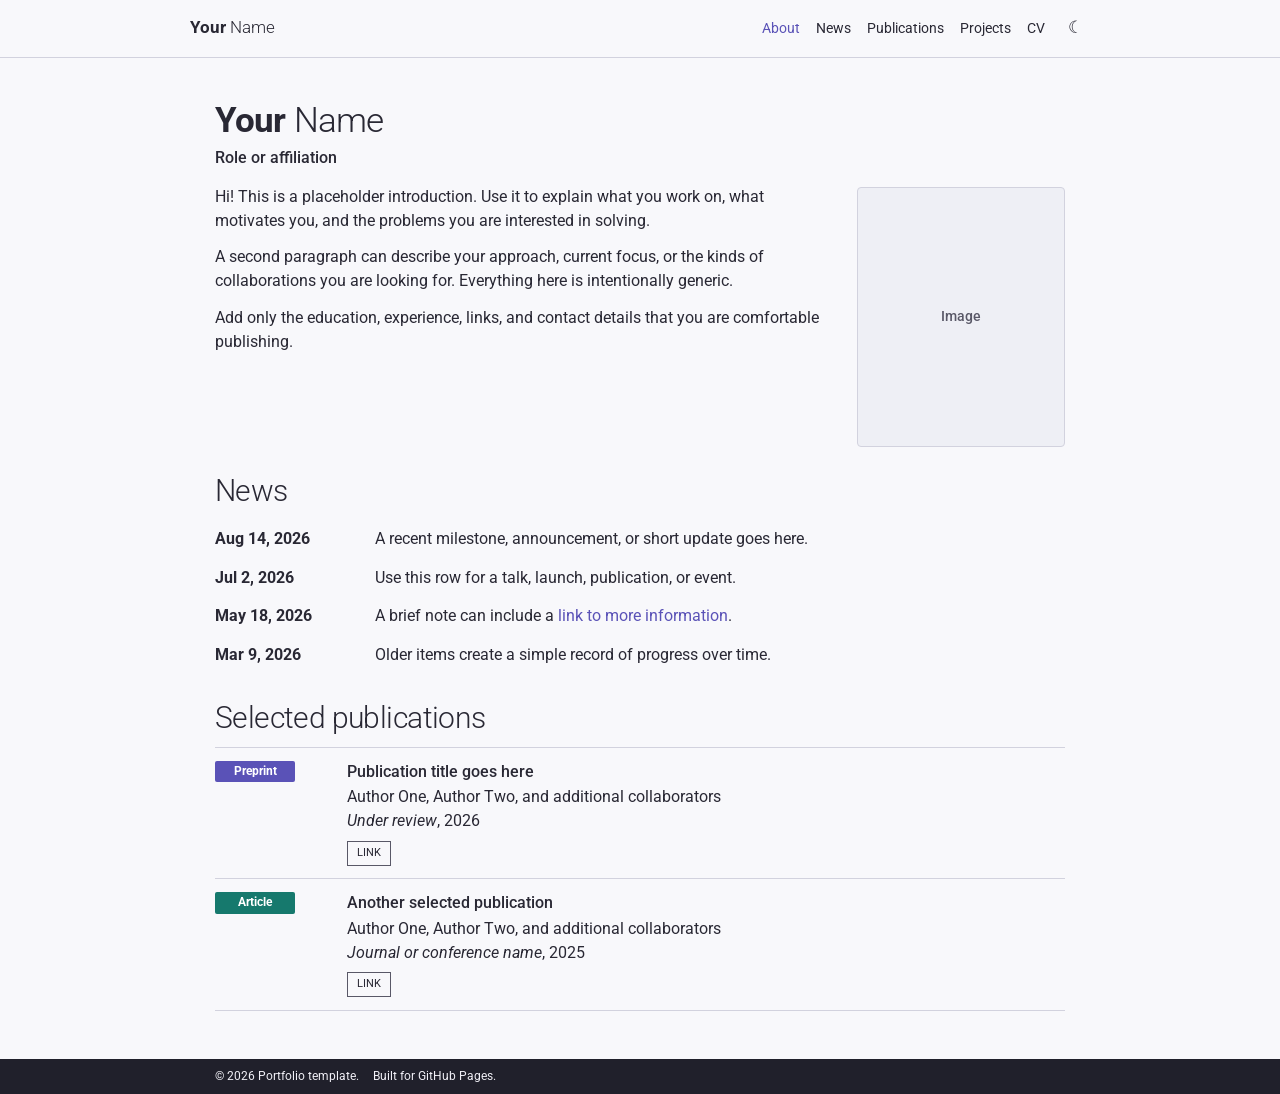
==== commit 9bbc5819: "first deploy" ====
--- a/index.html
+++ b/index.html
@@ -3,134 +3,85 @@
   <head>
     <meta charset="UTF-8" />
     <meta name="viewport" content="width=device-width, initial-scale=1.0" />
-    <meta name="description" content="A privacy-safe portfolio template for work, notes, and a résumé." />
-    <meta name="theme-color" content="#121212" />
+    <meta name="description" content="A privacy-safe academic portfolio template." />
+    <meta name="theme-color" content="#171721" />
     <title>Portfolio — About</title>
     <link rel="preconnect" href="https://fonts.googleapis.com" />
     <link rel="preconnect" href="https://fonts.gstatic.com" crossorigin />
-    <link href="https://fonts.googleapis.com/css2?family=Manrope:wght@400;500;600;700;800&display=swap" rel="stylesheet" />
+    <link href="https://fonts.googleapis.com/css2?family=Roboto:wght@300;400;500;700&display=swap" rel="stylesheet" />
     <link rel="stylesheet" href="styles.css" />
   </head>
-  <body data-page="about">
+  <body>
     <a class="skip-link" href="#main">Skip to content</a>
-
     <header class="site-header">
       <nav class="site-nav" aria-label="Primary navigation">
-        <a class="site-mark" href="index.html" aria-label="Portfolio home">
-          <span class="mark-dot" aria-hidden="true"></span>
-          <span>Portfolio</span>
-        </a>
+        <a class="brand" href="index.html"><strong>Your</strong> Name</a>
         <div class="nav-links">
           <a href="index.html" aria-current="page">About</a>
-          <a href="notes.html">Notes</a>
-          <a href="work.html">Work</a>
+          <a href="news.html">News</a>
+          <a href="publications.html">Publications</a>
+          <a href="projects.html">Projects</a>
           <a href="cv.html">CV</a>
-          <button class="theme-toggle" type="button" aria-label="Switch to light theme">
-            <span class="theme-icon" aria-hidden="true">☼</span>
+          <button class="theme-toggle" type="button" aria-label="Switch to light mode">
+            <span class="theme-icon" aria-hidden="true">☀</span>
           </button>
         </div>
       </nav>
       <div class="scroll-progress" aria-hidden="true"><span></span></div>
     </header>
 
-    <main id="main">
-      <section class="hero page-shell" aria-labelledby="hero-title">
-        <div class="hero-copy" data-reveal="rise">
-          <p class="status"><span></span> Open to interesting problems</p>
-          <h1 id="hero-title">Your Name</h1>
-          <p class="hero-role">Designer · Researcher · Builder</p>
-          <p class="hero-lede">
-            A concise introduction belongs here: what you care about, the kind of work you do,
-            and the questions you want to explore next.
+    <main class="page" id="main">
+      <header class="profile-heading" data-reveal>
+        <h1><strong>Your</strong> Name</h1>
+        <p>Role or affiliation</p>
+      </header>
+
+      <article class="about-layout" data-reveal>
+        <div class="about-copy">
+          <p>
+            Hi! This is a placeholder introduction. Use it to explain what you work on,
+            what motivates you, and the problems you are interested in solving.
           </p>
-          <div class="hero-actions">
-            <a class="text-link" href="work.html">See selected work <span aria-hidden="true">↗</span></a>
-            <a class="text-link muted-link" href="cv.html">View résumé</a>
-          </div>
+          <p>
+            A second paragraph can describe your approach, current focus, or the kinds of
+            collaborations you are looking for. Everything here is intentionally generic.
+          </p>
+          <p>
+            Add only the education, experience, links, and contact details that you are
+            comfortable publishing.
+          </p>
         </div>
+        <aside class="profile-visual">
+          <div class="image-placeholder portrait" role="img" aria-label="Image placeholder">Image</div>
+        </aside>
+      </article>
 
-        <div class="hero-art" data-parallax aria-label="Abstract animated portfolio artwork">
-          <canvas id="field-canvas" aria-hidden="true"></canvas>
-          <div class="art-label art-label-top">Ideas in motion</div>
-          <div class="art-orbit" aria-hidden="true"></div>
-          <div class="art-label art-label-bottom">Scroll to explore ↓</div>
+      <section class="home-section" aria-labelledby="news-heading" data-reveal>
+        <h2 id="news-heading"><a href="news.html">News</a></h2>
+        <div class="news-table">
+          <div class="news-row"><time datetime="2026-08-14">Aug 14, 2026</time><p>A recent milestone, announcement, or short update goes here.</p></div>
+          <div class="news-row"><time datetime="2026-07-02">Jul 2, 2026</time><p>Use this row for a talk, launch, publication, or event.</p></div>
+          <div class="news-row"><time datetime="2026-05-18">May 18, 2026</time><p>A brief note can include a <a href="news.html">link to more information</a>.</p></div>
+          <div class="news-row"><time datetime="2026-03-09">Mar 9, 2026</time><p>Older items create a simple record of progress over time.</p></div>
         </div>
       </section>
 
-      <section class="content-section page-shell" aria-labelledby="about-title">
-        <div class="section-index" data-reveal="clip">About</div>
-        <div class="section-content" data-reveal="rise">
-          <h2 id="about-title">Curious by default.<br />Clear on purpose.</h2>
-          <div class="prose-columns">
-            <p>
-              Use this space for a short, human introduction. Keep it specific enough to be
-              memorable and broad enough to grow with your work.
-            </p>
-            <p>
-              The site is intentionally free of personal details. Add only the information you
-              are comfortable publishing when you are ready.
-            </p>
-          </div>
+      <section class="home-section" aria-labelledby="publications-heading" data-reveal>
+        <h2 id="publications-heading"><a href="publications.html">Selected publications</a></h2>
+        <div class="publication-list compact-list">
+          <article class="publication-row">
+            <span class="pub-type pub-preprint">Preprint</span>
+            <div><h3>Publication title goes here</h3><p>Author One, Author Two, and additional collaborators</p><p><em>Under review</em>, 2026</p><a class="mini-button" href="publications.html">LINK</a></div>
+          </article>
+          <article class="publication-row">
+            <span class="pub-type pub-article">Article</span>
+            <div><h3>Another selected publication</h3><p>Author One, Author Two, and additional collaborators</p><p><em>Journal or conference name</em>, 2025</p><a class="mini-button" href="publications.html">LINK</a></div>
+          </article>
         </div>
-      </section>
-
-      <section class="content-section page-shell" aria-labelledby="latest-title">
-        <div class="section-index" data-reveal="clip">Latest</div>
-        <div class="section-content">
-          <div class="section-heading-row" data-reveal="rise">
-            <h2 id="latest-title">Recent notes</h2>
-            <a class="quiet-link" href="notes.html">View all</a>
-          </div>
-          <ol class="entry-list">
-            <li data-reveal="line">
-              <time datetime="2026-08">Aug 2026</time>
-              <a href="notes.html#note-one">A placeholder for a recent milestone or idea</a>
-            </li>
-            <li data-reveal="line">
-              <time datetime="2026-07">Jul 2026</time>
-              <a href="notes.html#note-two">A second update can link to a longer note</a>
-            </li>
-            <li data-reveal="line">
-              <time datetime="2026-06">Jun 2026</time>
-              <a href="notes.html#note-three">Use this area for talks, launches, or field notes</a>
-            </li>
-          </ol>
-        </div>
-      </section>
-
-      <section class="content-section page-shell" aria-labelledby="selected-title">
-        <div class="section-index" data-reveal="clip">Selected</div>
-        <div class="section-content">
-          <div class="section-heading-row" data-reveal="rise">
-            <h2 id="selected-title">Work worth sharing</h2>
-            <a class="quiet-link" href="work.html">View all</a>
-          </div>
-          <div class="work-preview">
-            <a class="work-row" href="work.html#project-one" data-reveal="line">
-              <span class="work-number">01</span>
-              <span><strong>Project title goes here</strong><small>Research · Design · 2026</small></span>
-              <span class="work-arrow" aria-hidden="true">↗</span>
-            </a>
-            <a class="work-row" href="work.html#project-two" data-reveal="line">
-              <span class="work-number">02</span>
-              <span><strong>Another meaningful project</strong><small>Prototype · Systems · 2025</small></span>
-              <span class="work-arrow" aria-hidden="true">↗</span>
-            </a>
-          </div>
-        </div>
-      </section>
-
-      <section class="closing page-shell" data-reveal="rise">
-        <p>That is the short version.</p>
-        <a href="work.html">Keep exploring <span aria-hidden="true">→</span></a>
       </section>
     </main>
 
-    <footer class="site-footer page-shell">
-      <p>Portfolio template · 2026</p>
-      <a href="#main">Back to top ↑</a>
-    </footer>
-
+    <footer class="site-footer"><div><span>© 2026 Portfolio template.</span><span>Built for GitHub Pages.</span></div></footer>
     <script src="script.js"></script>
   </body>
 </html>
--- a/styles.css
+++ b/styles.css
@@ -1,31 +1,44 @@
 :root {
   color-scheme: dark;
-  --bg: oklch(0.16 0.01 255);
-  --surface: oklch(0.205 0.012 255);
-  --surface-strong: oklch(0.245 0.016 255);
-  --text: oklch(0.95 0.012 86);
-  --text-soft: oklch(0.75 0.018 255);
-  --line: oklch(0.34 0.018 255);
-  --accent: oklch(0.73 0.16 220);
-  --accent-ink: oklch(0.13 0.025 235);
-  --header-bg: oklch(0.16 0.01 255 / 88%);
-  --page: 66rem;
+  --bg: #171721;
+  --surface: #242435;
+  --surface-hover: #2d2d43;
+  --text: #e9e8f1;
+  --muted: #b7b5c4;
+  --faint: #858299;
+  --line: #3b3a4f;
+  --accent: #a89cff;
+  --accent-strong: #c2baff;
+  --accent-contrast: #171721;
+  --badge-preprint: #6259bd;
+  --badge-article: #247b71;
+  --badge-conference: #a9553d;
+  --header-bg: rgb(23 23 33 / 96%);
+  --footer-bg: #ecebf5;
+  --footer-text: #30303c;
+  --content-width: 850px;
+  --nav-width: 900px;
   --ease: cubic-bezier(0.16, 1, 0.3, 1);
-  --z-header: 20;
-  --z-skip: 30;
 }
 
 :root[data-theme="light"] {
   color-scheme: light;
-  --bg: oklch(0.98 0.004 255);
-  --surface: oklch(0.945 0.008 255);
-  --surface-strong: oklch(0.91 0.012 255);
-  --text: oklch(0.21 0.018 255);
-  --text-soft: oklch(0.43 0.025 255);
-  --line: oklch(0.82 0.016 255);
-  --accent: oklch(0.54 0.16 220);
-  --accent-ink: oklch(0.98 0.01 220);
-  --header-bg: oklch(0.98 0.004 255 / 88%);
+  --bg: #f8f8fb;
+  --surface: #eeeff5;
+  --surface-hover: #e4e5ef;
+  --text: #292834;
+  --muted: #595867;
+  --faint: #747283;
+  --line: #d2d2de;
+  --accent: #5a52b7;
+  --accent-strong: #433b9d;
+  --accent-contrast: #ffffff;
+  --badge-preprint: #5a52b7;
+  --badge-article: #16796d;
+  --badge-conference: #a94f38;
+  --header-bg: rgb(248 248 251 / 96%);
+  --footer-bg: #20202b;
+  --footer-text: #f1f0f7;
 }
 
 * { box-sizing: border-box; }
@@ -40,134 +53,105 @@
   margin: 0;
   color: var(--text);
   background: var(--bg);
-  font-family: "Manrope", ui-sans-serif, system-ui, sans-serif;
-  font-size: 1rem;
-  line-height: 1.7;
-  font-synthesis: none;
-  text-rendering: optimizeLegibility;
+  font-family: "Roboto", Arial, sans-serif;
+  font-size: 16px;
+  font-weight: 400;
+  line-height: 1.5;
   -webkit-font-smoothing: antialiased;
-}
-
-a { color: inherit; }
-button, input, textarea { font: inherit; }
-
-::selection {
-  color: var(--accent-ink);
-  background: var(--accent);
-}
+  transition: color 180ms ease, background 180ms ease;
+}
+
+a {
+  color: var(--accent);
+  text-decoration: none;
+}
+
+a:hover { color: var(--accent-strong); }
+
+h1, h2, h3, p { margin-top: 0; }
+h1, h2, h3 { color: var(--text); font-weight: 300; line-height: 1.15; text-wrap: balance; }
+h1 { margin-bottom: 0.35rem; font-size: 2.35rem; letter-spacing: -0.025em; }
+h2 { margin-bottom: 1rem; font-size: 1.85rem; letter-spacing: -0.02em; }
+h3 { margin-bottom: 0.25rem; font-size: 1rem; font-weight: 500; line-height: 1.35; }
+p { margin-bottom: 0.8rem; }
 
 .skip-link {
   position: fixed;
-  z-index: var(--z-skip);
-  top: 0.75rem;
-  left: 0.75rem;
-  padding: 0.55rem 0.85rem;
-  color: var(--accent-ink);
+  z-index: 30;
+  top: 0.5rem;
+  left: 0.5rem;
+  padding: 0.45rem 0.7rem;
+  color: #fff;
   background: var(--accent);
-  font-weight: 800;
-  text-decoration: none;
-  transform: translateY(-180%);
-  transition: transform 220ms var(--ease);
+  transform: translateY(-160%);
+  transition: transform 180ms var(--ease);
 }
 
 .skip-link:focus { transform: translateY(0); }
-
-.page-shell {
-  width: min(var(--page), calc(100% - 3rem));
-  margin-inline: auto;
-}
 
 .site-header {
   position: sticky;
-  z-index: var(--z-header);
+  z-index: 20;
   top: 0;
   border-bottom: 1px solid var(--line);
   background: var(--header-bg);
-  backdrop-filter: blur(14px) saturate(130%);
+  backdrop-filter: blur(8px);
   view-transition-name: site-header;
 }
 
 .site-nav {
-  width: min(var(--page), calc(100% - 3rem));
-  min-height: 4.25rem;
-  margin-inline: auto;
+  width: min(var(--nav-width), calc(100% - 2rem));
+  min-height: 3.55rem;
+  margin: 0 auto;
   display: flex;
   align-items: center;
   justify-content: space-between;
-  gap: 1.25rem;
-}
-
-.site-mark,
+  gap: 1.5rem;
+}
+
+.brand {
+  flex: none;
+  color: var(--text);
+  font-size: 1.08rem;
+  font-weight: 300;
+  white-space: nowrap;
+}
+
+.brand strong { font-weight: 700; }
+.brand:hover { color: var(--text); }
+
 .nav-links {
   display: flex;
   align-items: center;
-}
-
-.site-mark {
-  gap: 0.65rem;
-  font-size: 0.88rem;
-  font-weight: 800;
-  letter-spacing: -0.02em;
-  text-decoration: none;
-}
-
-.mark-dot {
-  width: 0.64rem;
-  height: 0.64rem;
-  border-radius: 50%;
-  background: var(--accent);
-  box-shadow: 0 0 0 0.28rem color-mix(in oklch, var(--accent) 18%, transparent);
-}
-
-.nav-links { gap: clamp(0.8rem, 2vw, 1.35rem); }
+  gap: 1rem;
+}
 
 .nav-links a {
-  position: relative;
-  color: var(--text-soft);
-  font-size: 0.86rem;
-  font-weight: 600;
-  text-decoration: none;
-  transition: color 180ms ease;
-}
-
-.nav-links a::after {
-  content: "";
-  position: absolute;
-  right: 0;
-  bottom: -0.4rem;
-  left: 0;
-  height: 2px;
-  background: var(--accent);
-  transform: scaleX(0);
-  transform-origin: right;
-  transition: transform 300ms var(--ease);
+  color: var(--text);
+  font-size: 0.9rem;
+  white-space: nowrap;
+  transition: color 150ms ease;
 }
 
 .nav-links a:hover,
-.nav-links a:focus-visible,
-.nav-links a[aria-current="page"] { color: var(--text); }
-
-.nav-links a:hover::after,
-.nav-links a:focus-visible::after,
-.nav-links a[aria-current="page"]::after {
-  transform: scaleX(1);
-  transform-origin: left;
-}
+.nav-links a[aria-current="page"] { color: var(--accent); }
 
 .theme-toggle {
-  width: 2.1rem;
-  height: 2.1rem;
+  width: 1.8rem;
+  height: 1.8rem;
+  padding: 0;
   border: 0;
-  border-radius: 50%;
   display: grid;
   place-items: center;
   color: var(--text);
-  background: var(--surface-strong);
+  background: transparent;
   cursor: pointer;
-  transition: transform 280ms var(--ease), background 180ms ease;
-}
-
-.theme-toggle:hover { transform: rotate(18deg); background: var(--accent); color: var(--accent-ink); }
+  font-size: 1.05rem;
+  line-height: 1;
+  transition: color 150ms ease, transform 220ms var(--ease);
+}
+
+.theme-toggle:hover { color: var(--accent); transform: rotate(18deg); }
 
 .scroll-progress {
   position: absolute;
@@ -187,436 +171,325 @@
   transform-origin: left;
 }
 
-.hero {
-  min-height: calc(100svh - 4.25rem);
-  padding-block: clamp(4.5rem, 11vw, 8rem);
-  display: grid;
-  grid-template-columns: minmax(0, 1.05fr) minmax(17rem, 0.72fr);
+.page {
+  width: min(var(--content-width), calc(100% - 2rem));
+  min-height: calc(100vh - 7rem);
+  margin: 0 auto;
+  padding: 2.65rem 0 3rem;
+}
+
+.profile-heading { margin-bottom: 0.9rem; }
+.profile-heading h1 { font-size: 2.2rem; }
+.profile-heading h1 strong { font-weight: 700; }
+.profile-heading > p { margin: 0; font-weight: 500; }
+
+.about-layout {
+  margin-bottom: 1.65rem;
+  display: grid;
+  grid-template-columns: minmax(0, 1fr) 13rem;
+  align-items: start;
+  gap: 1.7rem;
+}
+
+.about-copy { max-width: 68ch; }
+.about-copy p:last-child { margin-bottom: 0; }
+.profile-visual { padding-top: 0.15rem; }
+
+.image-placeholder {
+  border: 1px solid var(--line);
+  display: grid;
+  place-items: center;
+  color: var(--muted);
+  background: var(--surface);
+  font-size: 0.9rem;
+  font-weight: 500;
+}
+
+.portrait {
+  width: 100%;
+  aspect-ratio: 4 / 5;
+  border-radius: 4px;
+}
+
+.home-section { margin-top: 1.7rem; }
+.home-section h2 { margin-bottom: 0.75rem; }
+.home-section h2 a { color: var(--text); }
+.home-section h2 a:hover { color: var(--accent); }
+
+.news-table { width: 100%; }
+
+.news-row {
+  padding: 0.45rem 0;
+  display: grid;
+  grid-template-columns: 9rem minmax(0, 1fr);
+  gap: 1rem;
+}
+
+.news-row time {
+  color: var(--text);
+  font-weight: 700;
+  white-space: nowrap;
+}
+
+.news-row p { margin: 0; }
+
+.page-heading {
+  margin-bottom: 2.1rem;
+}
+
+.page-heading p {
+  margin: 0.45rem 0 0;
+  color: var(--muted);
+}
+
+.full-news .news-row { padding: 0.6rem 0; }
+
+.publication-list {
+  border-top: 1px solid var(--line);
+}
+
+.publication-row {
+  padding: 1rem 0;
+  border-bottom: 1px solid var(--line);
+  display: grid;
+  grid-template-columns: 7.25rem minmax(0, 1fr);
+  gap: 1rem;
+}
+
+.compact-list .publication-row {
+  padding: 0.8rem 0;
+}
+
+.publication-row p {
+  margin: 0.08rem 0;
+  line-height: 1.4;
+}
+
+.pub-type {
+  width: max-content;
+  min-width: 5rem;
+  min-height: 1.35rem;
+  padding: 0 0.55rem;
+  border-radius: 2px;
+  align-self: start;
+  display: inline-flex;
   align-items: center;
-  gap: clamp(3rem, 9vw, 8rem);
-}
-
-.status {
-  margin: 0 0 1.5rem;
-  display: flex;
+  justify-content: center;
+  color: #fff;
+  background: var(--badge-preprint);
+  font-size: 0.72rem;
+  font-weight: 700;
+  line-height: 1.15;
+  text-align: center;
+}
+
+.pub-article { background: var(--badge-article); }
+.pub-conference { background: var(--badge-conference); }
+
+.mini-button {
+  min-height: 1.55rem;
+  margin: 0.45rem 0.25rem 0 0;
+  padding: 0.25rem 0.55rem;
+  border: 1px solid var(--muted);
+  display: inline-flex;
   align-items: center;
-  gap: 0.6rem;
-  color: var(--text-soft);
-  font-size: 0.82rem;
-  font-weight: 600;
-}
-
-.status span {
-  width: 0.55rem;
-  height: 0.55rem;
-  border-radius: 50%;
-  background: var(--accent);
-  animation: pulse 2.4s ease-in-out infinite;
-}
-
-h1, h2, h3 {
+  justify-content: center;
+  color: var(--text);
+  background: transparent;
+  font: inherit;
+  font-size: 0.66rem;
+  line-height: 1;
+  cursor: pointer;
+}
+
+.mini-button:hover { border-color: var(--accent); color: var(--accent); }
+
+.year-group {
+  position: relative;
+  margin-top: 1.5rem;
+  padding-right: 4.75rem;
+}
+
+.year-group + .year-group { margin-top: 1.35rem; }
+
+.year-group > h2 {
+  position: absolute;
+  top: 0.75rem;
+  right: 0;
   margin: 0;
-  font-weight: 700;
-  letter-spacing: -0.035em;
-  line-height: 1.08;
-  text-wrap: balance;
-}
-
-h1 { font-size: clamp(3.4rem, 8vw, 6rem); }
-h2 { font-size: clamp(2rem, 4.6vw, 3.5rem); }
-h3 { font-size: clamp(1.35rem, 2.6vw, 2rem); }
-
-.hero-role {
-  margin: 1.2rem 0 1.7rem;
-  color: var(--accent);
-  font-size: clamp(1rem, 2vw, 1.2rem);
-  font-weight: 700;
-}
-
-.hero-lede {
-  max-width: 40rem;
-  margin: 0;
-  color: var(--text-soft);
-  font-size: clamp(1.05rem, 1.8vw, 1.24rem);
-  line-height: 1.65;
-  text-wrap: pretty;
-}
-
-.hero-actions {
-  margin-top: 2.2rem;
-  display: flex;
-  flex-wrap: wrap;
-  gap: 1rem 1.6rem;
-}
-
-.text-link,
-.quiet-link {
-  font-weight: 700;
-  text-decoration-color: var(--accent);
-  text-decoration-thickness: 2px;
-  text-underline-offset: 0.35rem;
-}
-
-.text-link span { display: inline-block; transition: transform 260ms var(--ease); }
-.text-link:hover span { transform: translate(0.18rem, -0.18rem); }
-.muted-link, .quiet-link { color: var(--text-soft); }
-.quiet-link { font-size: 0.88rem; }
-.quiet-link:hover { color: var(--accent); }
-
-.hero-art {
-  position: relative;
-  aspect-ratio: 4 / 5;
-  min-height: 26rem;
-  overflow: hidden;
+  color: var(--line);
+  font-size: 2rem;
+  font-weight: 300;
+}
+
+.project-section { margin-top: 1.75rem; }
+.project-section:first-of-type { margin-top: 0; }
+
+.project-section > h2 {
+  margin: 0 0 0.75rem;
+  padding-bottom: 0.25rem;
+  border-bottom: 1px solid var(--line);
+  color: var(--faint);
+  text-align: right;
+}
+
+.project-grid {
+  display: grid;
+  grid-template-columns: repeat(3, minmax(0, 1fr));
+  gap: 0.65rem;
+}
+
+.project-card {
+  min-width: 0;
   background: var(--surface);
-  clip-path: inset(0 round 0.75rem);
-  will-change: transform;
-}
-
-#field-canvas { width: 100%; height: 100%; display: block; }
-
-.art-orbit {
-  position: absolute;
-  top: 50%;
-  left: 50%;
-  width: 48%;
-  aspect-ratio: 1;
-  border: 1px solid color-mix(in oklch, var(--text) 36%, transparent);
-  border-radius: 50%;
-  transform: translate(-50%, -50%);
-}
-
-.art-orbit::before {
-  content: "";
-  position: absolute;
-  top: 11%;
-  left: 9%;
-  width: 0.7rem;
-  height: 0.7rem;
-  border-radius: 50%;
-  background: var(--accent);
-  transform-origin: 6.7rem 6.7rem;
-  animation: orbit 10s linear infinite;
-}
-
-.art-label {
-  position: absolute;
-  color: color-mix(in oklch, var(--text) 74%, transparent);
-  font-size: 0.69rem;
-  font-weight: 700;
-  letter-spacing: 0.08em;
-  text-transform: uppercase;
-}
-
-.art-label-top { top: 1.2rem; left: 1.2rem; }
-.art-label-bottom { right: 1.2rem; bottom: 1.2rem; }
-
-.content-section {
-  padding-block: clamp(5.5rem, 12vw, 9rem);
-  border-top: 1px solid var(--line);
-  display: grid;
-  grid-template-columns: minmax(7rem, 0.28fr) minmax(0, 1fr);
-  gap: clamp(2rem, 7vw, 6rem);
-}
-
-.section-index {
-  color: var(--accent);
-  font-size: 0.78rem;
-  font-weight: 800;
-  letter-spacing: 0.08em;
-  text-transform: uppercase;
-}
-
-.section-content { min-width: 0; }
-.section-content h2 { max-width: 16ch; }
-
-.prose-columns {
-  max-width: 48rem;
-  margin-top: 2.4rem;
-  display: grid;
-  grid-template-columns: repeat(2, minmax(0, 1fr));
-  gap: 2rem;
-  color: var(--text-soft);
-}
-
-.prose-columns p { margin: 0; text-wrap: pretty; }
-
-.section-heading-row {
-  margin-bottom: 2.4rem;
+  transition: background 160ms ease, transform 240ms var(--ease);
+}
+
+.project-card:hover {
+  background: var(--surface-hover);
+  transform: translateY(-3px);
+}
+
+.project-image {
+  width: 100%;
+  aspect-ratio: 4 / 3;
+  border: 0;
+  border-bottom: 1px solid var(--line);
+  border-radius: 0;
+}
+
+.project-card > div:last-child { min-height: 6.1rem; padding: 0.85rem 0.9rem; }
+.project-card h3 { font-size: 1.15rem; font-weight: 300; }
+.project-card p { margin: 0; color: var(--muted); font-size: 0.86rem; }
+
+.cv-heading {
   display: flex;
   align-items: end;
   justify-content: space-between;
-  gap: 1.25rem;
-}
-
-.entry-list {
-  margin: 0;
-  padding: 0;
+  gap: 1rem;
+}
+
+.cv-pdf-link {
+  flex: none;
+  min-height: 2.1rem;
+  margin-bottom: 0.15rem;
+  padding: 0.45rem 0.75rem;
+  display: inline-flex;
+  align-items: center;
+  gap: 0.35rem;
+  color: var(--accent-contrast);
+  background: var(--accent);
+  font-size: 0.72rem;
+  font-weight: 700;
+  letter-spacing: 0.03em;
+}
+
+.cv-pdf-link:hover { color: var(--accent-contrast); background: var(--accent-strong); }
+
+.cv-section {
+  padding: 1.25rem 0;
   border-top: 1px solid var(--line);
-  list-style: none;
-}
-
-.entry-list li {
-  position: relative;
-  padding: 1.25rem 0;
-  border-bottom: 1px solid var(--line);
-  display: grid;
-  grid-template-columns: 8rem 1fr;
+  display: grid;
+  grid-template-columns: 10rem minmax(0, 1fr);
   gap: 1.5rem;
 }
 
-.entry-list li::after,
-.work-row::after {
-  content: "";
-  position: absolute;
-  right: 0;
-  bottom: -1px;
-  left: 0;
-  height: 1px;
-  background: var(--accent);
-  transform: scaleX(0);
-  transform-origin: right;
-  transition: transform 450ms var(--ease);
-}
-
-.entry-list li:hover::after,
-.work-row:hover::after { transform: scaleX(1); transform-origin: left; }
-
-.entry-list time {
-  color: var(--text-soft);
-  font-size: 0.82rem;
-  font-weight: 700;
-}
-
-.entry-list a { font-weight: 600; text-decoration: none; }
-.entry-list a:hover { color: var(--accent); }
-
-.work-preview { border-top: 1px solid var(--line); }
-
-.work-row {
-  position: relative;
-  padding: 1.55rem 0;
-  border-bottom: 1px solid var(--line);
-  display: grid;
-  grid-template-columns: 3rem 1fr 2rem;
-  align-items: center;
+.cv-section h2 { margin: 0; font-size: 1.3rem; }
+.cv-entries { min-width: 0; }
+
+.cv-entry {
+  margin-bottom: 1.1rem;
+  display: grid;
+  grid-template-columns: 7rem minmax(0, 1fr);
   gap: 1rem;
-  text-decoration: none;
-}
-
-.work-number { color: var(--text-soft); font-size: 0.74rem; font-weight: 800; }
-.work-row strong { display: block; font-size: 1.08rem; }
-.work-row small { display: block; margin-top: 0.25rem; color: var(--text-soft); }
-.work-arrow { justify-self: end; font-size: 1.2rem; transition: transform 260ms var(--ease); }
-.work-row:hover .work-arrow { color: var(--accent); transform: translate(0.2rem, -0.2rem); }
-
-.closing {
-  padding-block: clamp(6rem, 15vw, 11rem);
-  border-top: 1px solid var(--line);
-  text-align: center;
-}
-
-.closing p { margin: 0 0 0.4rem; color: var(--text-soft); }
-.closing a { font-size: clamp(2.2rem, 7vw, 5rem); font-weight: 700; letter-spacing: -0.04em; text-decoration: none; }
-.closing a span { display: inline-block; transition: transform 300ms var(--ease); }
-.closing a:hover { color: var(--accent); }
-.closing a:hover span { transform: translateX(0.5rem); }
+}
+
+.cv-entry:last-child { margin-bottom: 0; }
+.cv-entry time { color: var(--muted); font-size: 0.85rem; }
+.cv-entry h3 { margin: 0; }
+.cv-entry p { margin: 0.2rem 0 0; color: var(--muted); }
 
 .site-footer {
-  padding-block: 1.6rem 2.5rem;
-  border-top: 1px solid var(--line);
+  padding: 0.55rem 1rem;
+  color: var(--footer-text);
+  background: var(--footer-bg);
+  font-size: 0.72rem;
+}
+
+.site-footer > div {
+  width: min(var(--content-width), 100%);
+  margin: 0 auto;
   display: flex;
-  justify-content: space-between;
-  gap: 1rem;
-  color: var(--text-soft);
-  font-size: 0.8rem;
-}
-
-.site-footer p { margin: 0; }
-.site-footer a { text-decoration: none; }
-.site-footer a:hover { color: var(--accent); }
-
-/* Interior pages */
-.page-intro {
-  padding-block: clamp(5rem, 12vw, 9rem) clamp(4rem, 9vw, 7rem);
-  border-bottom: 1px solid var(--line);
-}
-
-.page-intro h1 { max-width: 12ch; }
-.page-intro p { max-width: 42rem; margin: 1.4rem 0 0; color: var(--text-soft); font-size: 1.1rem; }
-
-.page-content { padding-block: clamp(4rem, 9vw, 7rem); }
-
-.note-item {
-  padding-block: 2.7rem;
-  border-bottom: 1px solid var(--line);
-  display: grid;
-  grid-template-columns: 8rem minmax(0, 1fr);
-  gap: clamp(1.5rem, 5vw, 4rem);
-}
-
-.note-item:first-child { border-top: 1px solid var(--line); }
-.note-item time { color: var(--accent); font-size: 0.8rem; font-weight: 800; }
-.note-item h2 { font-size: clamp(1.4rem, 3vw, 2rem); }
-.note-item p { max-width: 45rem; margin: 0.9rem 0 0; color: var(--text-soft); }
-
-.project {
-  min-height: 76vh;
-  padding-block: clamp(4.5rem, 11vw, 8rem);
-  border-bottom: 1px solid var(--line);
-  display: grid;
-  grid-template-columns: minmax(0, 0.8fr) minmax(18rem, 1fr);
-  align-items: center;
-  gap: clamp(3rem, 9vw, 8rem);
-}
-
-.project:first-child { padding-top: 0; }
-.project-meta { margin: 0 0 1.2rem; color: var(--accent); font-size: 0.79rem; font-weight: 800; }
-.project-copy p { max-width: 38rem; margin: 1.2rem 0 0; color: var(--text-soft); }
-
-.project-visual {
-  position: relative;
-  aspect-ratio: 4 / 3;
-  overflow: hidden;
-  background: var(--surface);
-}
-
-.project-visual::before,
-.project-visual::after {
-  content: "";
-  position: absolute;
-  border-radius: 50%;
-  filter: blur(1px);
-}
-
-.project-visual::before {
-  width: 62%;
-  aspect-ratio: 1;
-  top: 8%;
-  left: 10%;
-  background: var(--accent);
-  opacity: 0.78;
-}
-
-.project-visual::after {
-  width: 52%;
-  aspect-ratio: 1;
-  right: 2%;
-  bottom: -10%;
-  border: 1px solid var(--text);
-}
-
-.project-visual.alt::before { top: auto; bottom: -15%; left: 22%; background: oklch(0.68 0.18 340); }
-.project-visual.alt::after { right: 18%; bottom: auto; top: 8%; }
-
-.cv-layout {
-  padding-block: clamp(4rem, 9vw, 7rem);
-  display: grid;
-  grid-template-columns: 12rem minmax(0, 1fr);
-  gap: clamp(2rem, 7vw, 6rem);
-}
-
-.cv-nav { position: sticky; top: 6.5rem; align-self: start; }
-.cv-nav a { display: block; margin-bottom: 0.8rem; color: var(--text-soft); font-size: 0.86rem; text-decoration: none; }
-.cv-nav a:hover { color: var(--accent); }
-.cv-section { padding-bottom: 3.5rem; margin-bottom: 3.5rem; border-bottom: 1px solid var(--line); }
-.cv-section h2 { margin-bottom: 1.8rem; font-size: clamp(1.6rem, 3vw, 2.3rem); }
-.cv-entry { margin-top: 1.8rem; display: grid; grid-template-columns: 8rem 1fr; gap: 1.5rem; }
-.cv-entry:first-of-type { margin-top: 0; }
-.cv-entry time { color: var(--accent); font-size: 0.8rem; font-weight: 800; }
-.cv-entry h3 { font-size: 1.05rem; letter-spacing: -0.02em; }
-.cv-entry p { margin: 0.35rem 0 0; color: var(--text-soft); }
+  flex-wrap: wrap;
+  gap: 0.3rem 0.85rem;
+}
 
 [data-reveal] {
-  opacity: 1;
   transform: none;
-}
-
-.js [data-reveal="rise"] {
-  transform: translateY(2rem);
-  transition: transform 800ms var(--ease);
-}
-
-.js [data-reveal="clip"] {
-  transform: translateX(-1rem) scale(0.985);
-  transition: transform 850ms var(--ease);
-}
-
-.js [data-reveal="line"] {
-  transform: translateX(-1rem);
-  transition: transform 750ms var(--ease), color 450ms ease;
-}
-
-.js [data-reveal].is-visible {
-  transform: none;
-}
-
-@keyframes pulse {
-  0%, 100% { box-shadow: 0 0 0 0 color-mix(in oklch, var(--accent) 30%, transparent); }
-  50% { box-shadow: 0 0 0 0.45rem transparent; }
-}
-
-@keyframes orbit { to { transform: rotate(1turn); } }
-
-@view-transition { navigation: auto; }
-::view-transition-old(root) { animation: 180ms ease both page-out; }
-::view-transition-new(root) { animation: 420ms var(--ease) both page-in; }
-::view-transition-old(site-header),
-::view-transition-new(site-header) { animation: none; }
-
-@keyframes page-out { to { opacity: 0; transform: translateY(-0.35rem); } }
-@keyframes page-in { from { opacity: 0; transform: translateY(0.6rem); } }
+  transition: transform 500ms var(--ease);
+}
+
+.js [data-reveal]:not(.is-visible) { transform: translateY(0.55rem); }
+.js [data-reveal].is-visible { transform: none; }
 
 a:focus-visible,
 button:focus-visible {
-  outline: 3px solid var(--accent);
-  outline-offset: 4px;
-}
-
-@media (max-width: 760px) {
-  .page-shell,
-  .site-nav { width: min(100% - 2rem, var(--page)); }
-  .site-mark span:last-child { display: none; }
-  .nav-links { gap: 0.78rem; }
-  .nav-links a { font-size: 0.78rem; }
-  .hero { min-height: auto; grid-template-columns: 1fr; padding-top: 4.5rem; }
-  .hero-art { min-height: 22rem; width: min(100%, 25rem); }
-  .content-section { grid-template-columns: 1fr; gap: 1.4rem; }
-  .prose-columns { grid-template-columns: 1fr; gap: 1rem; }
-  .entry-list li { grid-template-columns: 1fr; gap: 0.2rem; }
-  .project { min-height: auto; grid-template-columns: 1fr; }
-  .project-visual { order: -1; }
-  .note-item { grid-template-columns: 1fr; gap: 0.55rem; }
-  .cv-layout { grid-template-columns: 1fr; }
-  .cv-nav { position: static; display: flex; flex-wrap: wrap; gap: 0.5rem 1rem; }
-  .cv-entry { grid-template-columns: 1fr; gap: 0.3rem; }
-}
-
-@media (max-width: 430px) {
-  .nav-links { gap: 0.58rem; }
-  .theme-toggle { width: 1.85rem; height: 1.85rem; }
-  .section-heading-row { align-items: flex-start; flex-direction: column; }
-  .work-row { grid-template-columns: 2rem 1fr 1.2rem; }
-  .site-footer { align-items: flex-start; flex-direction: column; }
+  outline: 2px solid var(--accent);
+  outline-offset: 3px;
+}
+
+@media (max-width: 700px) {
+  .site-nav { width: calc(100% - 1rem); min-height: 3.25rem; }
+  .brand { display: none; }
+  .nav-links { width: 100%; justify-content: flex-end; gap: 0.75rem; }
+  .nav-links a { font-size: 0.8rem; }
+  .theme-toggle { width: 1.45rem; height: 1.45rem; }
+  .page { padding-top: 2rem; }
+  .about-layout { grid-template-columns: minmax(0, 1fr) 10rem; gap: 1rem; }
+  .news-row { grid-template-columns: 7.2rem minmax(0, 1fr); gap: 0.75rem; }
+  .publication-row { grid-template-columns: 5.6rem minmax(0, 1fr); gap: 0.7rem; }
+  .year-group { padding-right: 3.7rem; }
+  .year-group > h2 { font-size: 1.55rem; }
+  .project-grid { grid-template-columns: repeat(2, minmax(0, 1fr)); }
+  .cv-section { grid-template-columns: 1fr; gap: 0.65rem; }
+}
+
+@media (max-width: 500px) {
+  body { font-size: 15px; }
+  .site-nav { overflow-x: auto; scrollbar-width: none; }
+  .site-nav::-webkit-scrollbar { display: none; }
+  .nav-links { min-width: max-content; gap: 0.58rem; }
+  .nav-links a { font-size: 0.73rem; }
+  .page { width: min(100% - 1.25rem, var(--content-width)); padding-top: 1.65rem; }
+  h1 { font-size: 2rem; }
+  h2 { font-size: 1.55rem; }
+  .about-layout { display: block; }
+  .profile-visual { width: 9rem; margin: 0.8rem 0 0 auto; }
+  .news-row { grid-template-columns: 1fr; gap: 0.05rem; padding: 0.5rem 0; }
+  .publication-row { grid-template-columns: 1fr; gap: 0.5rem; }
+  .year-group { padding-right: 0; padding-top: 2.25rem; }
+  .year-group > h2 { top: 0; left: 0; right: auto; }
+  .project-grid { grid-template-columns: 1fr 1fr; gap: 0.5rem; }
+  .project-card > div:last-child { min-height: 5.5rem; padding: 0.7rem; }
+  .project-card h3 { font-size: 1rem; }
+  .cv-heading { align-items: flex-start; flex-direction: column; }
+  .cv-entry { grid-template-columns: 1fr; gap: 0.15rem; }
 }
 
 @media (prefers-reduced-motion: reduce) {
   html { scroll-behavior: auto; }
   *, *::before, *::after {
-    scroll-behavior: auto !important;
     animation-duration: 0.01ms !important;
     animation-iteration-count: 1 !important;
     transition-duration: 0.01ms !important;
   }
-  .js [data-reveal] { transform: none; }
-  [data-parallax] { transform: none !important; }
+  .js [data-reveal] { transform: none !important; }
 }
 
 @media print {
-  :root { color-scheme: light; --bg: white; --text: black; --text-soft: #333; --line: #bbb; }
-  .site-header, .site-footer, .cv-nav, .scroll-progress { display: none; }
-  .page-shell { width: 100%; }
-  .page-intro { padding: 0 0 2rem; }
-  .cv-layout { display: block; padding: 2rem 0 0; }
+  :root { color-scheme: light; --bg: #fff; --text: #111; --muted: #444; --line: #bbb; }
+  .site-header, .site-footer, .cv-pdf-link { display: none; }
+  .page { width: 100%; min-height: 0; padding: 0; }
+  .page-heading { margin-bottom: 1.5rem; }
   .cv-section { break-inside: avoid; }
 }
